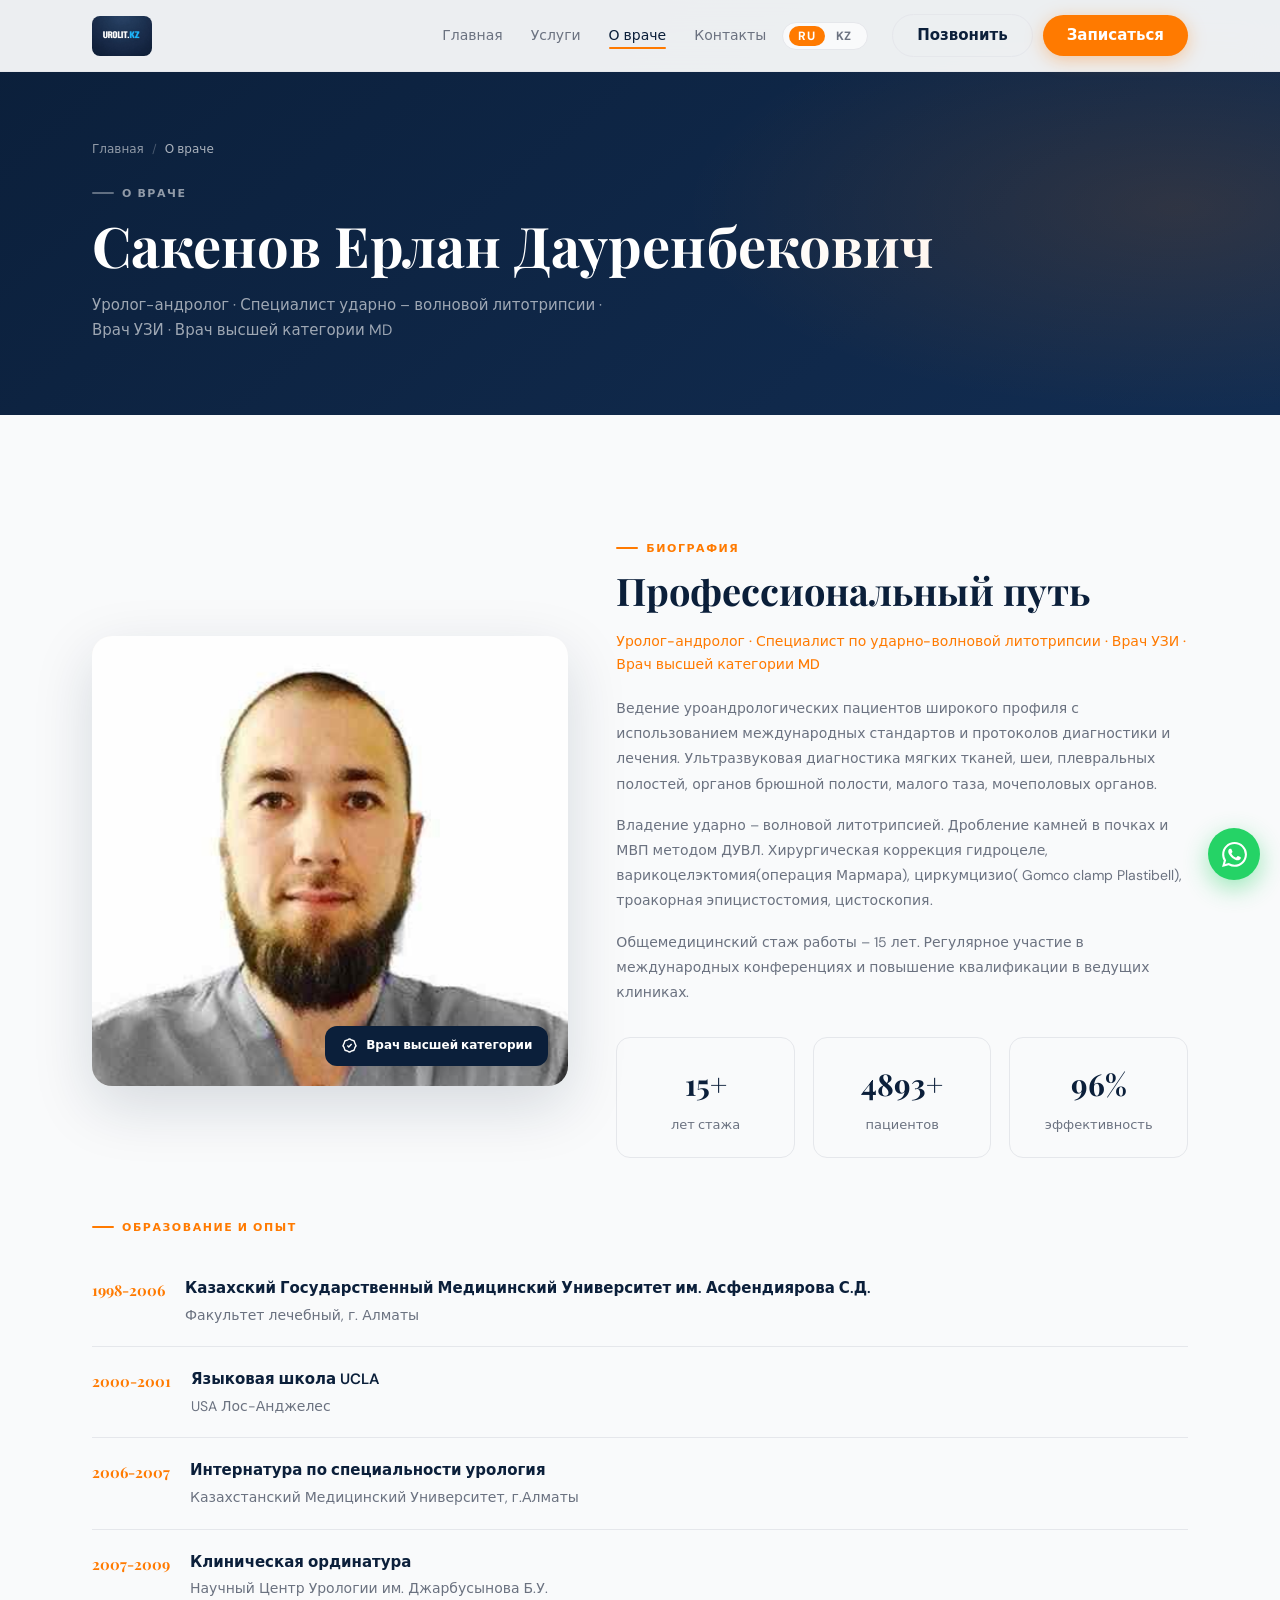
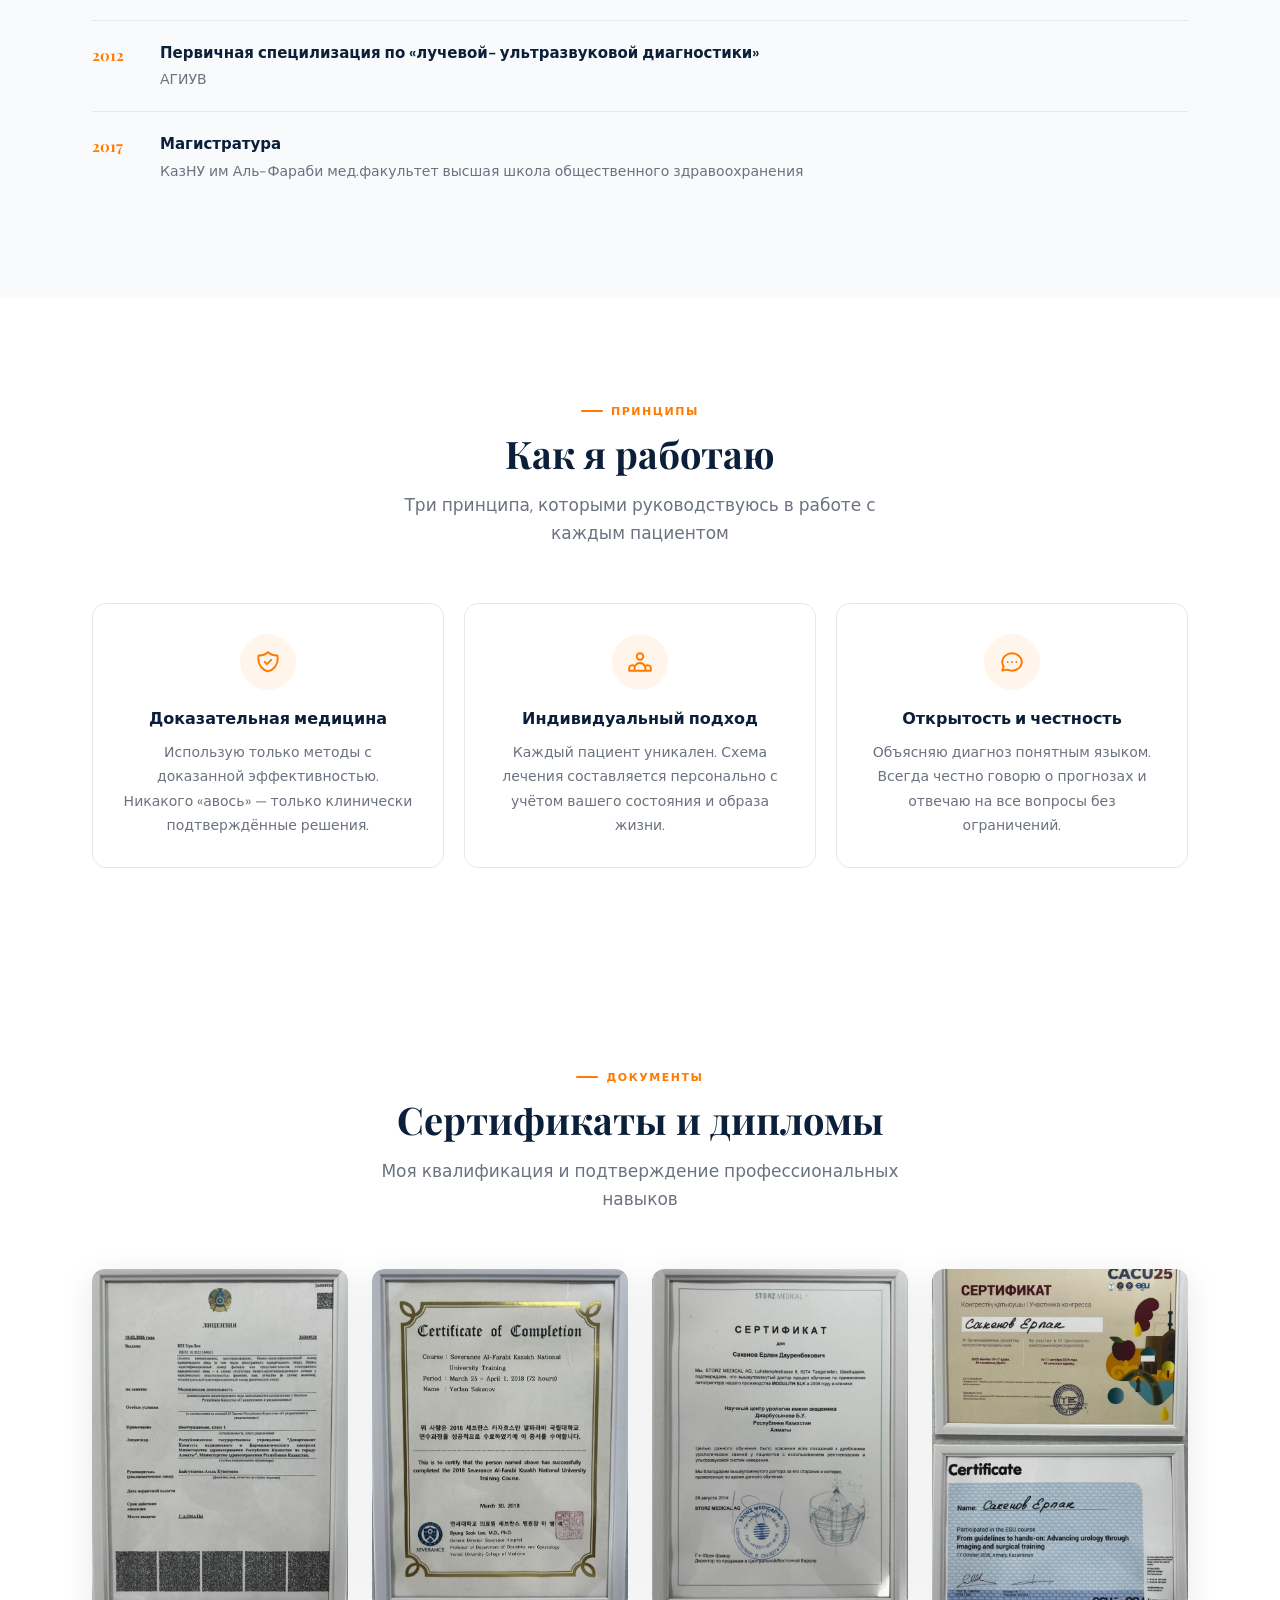
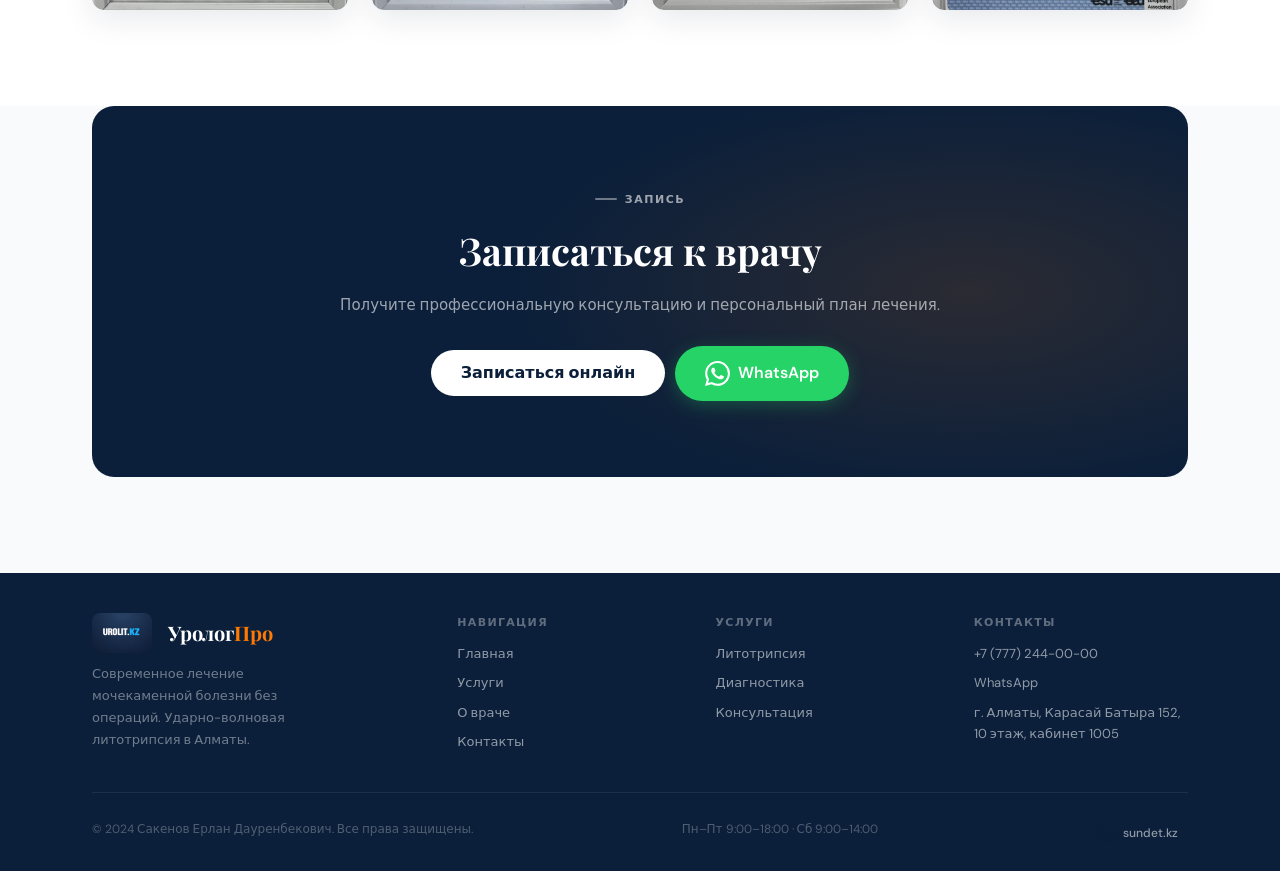
==== about.html @ 6f284ee0 "Update video to new full version - WhatsApp Video 2026-04-16" ====
<!DOCTYPE html>
<html lang="ru">
<head>
  <meta charset="UTF-8"/>
  <meta name="viewport" content="width=device-width,initial-scale=1.0"/>
  <title>О враче — Сакенов Ерлан Дауренбекович, уролог</title>
  <meta name="description" content="Сакенов Ерлан Дауренбекович — уролог-андролог высшей категории, специалист по ударно-волновой литотрипсии. Более 15 лет опыта, 5000+ пациентов."/>
  <link rel="stylesheet" href="style.css"/>
  <style>
  /* about-specific */
  .ab-row { display: grid; grid-template-columns: 1fr 1.5fr; gap: 72px; align-items: start; }

  .photo-col { position: relative; padding-top: 32px; }
  .photo-bg  { position: absolute; top: 0; left: 20px; width: 88%; height: 94%; background: linear-gradient(135deg,rgba(255,122,0,.1),rgba(11,31,58,.08)); border-radius: 20px; }
  .photo-img { position: relative; height: 500px; background: linear-gradient(145deg,#e6ecf5,#cdd5e4); border-radius: 18px; display: flex; align-items: center; justify-content: center; color: var(--muted); font-size: 14px; text-align: center; }
  .photo-tag { position: absolute; bottom: -18px; right: -18px; background: var(--navy); color: #fff; font-size: 13px; font-weight: 600; padding: 13px 18px; border-radius: 12px; display: flex; align-items: center; gap: 8px; box-shadow: var(--s-md); }

  .ab-role   { font-size: 15px; color: var(--accent); font-weight: 500; margin-bottom: 20px; }
  .ab-body p { color: var(--muted); line-height: 1.82; margin-bottom: 16px; }

  .ab-stats  { display: grid; grid-template-columns: repeat(3,1fr); gap: 18px; margin: 32px 0; }
  .ab-stat   { background: var(--bg); border: 1px solid var(--line); border-radius: var(--r); padding: 22px; text-align: center; }
  .ab-stat-n { font-family: var(--fd); font-size: 30px; font-weight: 700; color: var(--navy); }
  .ab-stat-l { font-size: 13px; color: var(--muted); margin-top: 4px; }

  /* timeline */
  .tl { list-style: none; margin-top: 8px; }
  .tl-item { display: flex; gap: 20px; padding: 20px 0; border-bottom: 1px solid var(--line); }
  .tl-item:last-child { border-bottom: none; }
  .tl-year  { font-family: var(--fd); font-size: 15px; font-weight: 700; color: var(--accent); min-width: 48px; padding-top: 2px; }
  .tl-ttl   { font-size: 15px; font-weight: 600; color: var(--navy); margin-bottom: 3px; }
  .tl-sub   { font-size: 14px; color: var(--muted); line-height: 1.6; }

  /* values */
  .val-g { display: grid; grid-template-columns: repeat(3,1fr); gap: 20px; }
  .val-c { background: var(--white); border: 1px solid var(--line); border-radius: var(--r); padding: 30px; text-align: center; transition: all .3s; }
  .val-c:hover { transform: translateY(-4px); box-shadow: var(--s-md); }
  .val-ic { width: 56px; height: 56px; background: rgba(255,122,0,.08); border-radius: 50%; display: flex; align-items: center; justify-content: center; margin: 0 auto 16px; }
  .val-c h3 { font-size: 16px; font-weight: 700; color: var(--navy); margin-bottom: 8px; }
  .val-c p  { font-size: 14px; color: var(--muted); line-height: 1.72; }

  /* ─── CERTIFICATES ─── */
  .cert-g {
    display: grid;
    grid-template-columns: repeat(4, 1fr);
    gap: 24px;
    margin-top: 48px;
  }
  .cert-c {
    aspect-ratio: 3/4;
    border-radius: 12px;
    overflow: hidden;
    box-shadow: 0 8px 32px rgba(11,31,58,.10);
    transition: transform .3s, box-shadow .3s;
    cursor: pointer;
  }
  .cert-c:hover {
    transform: translateY(-8px);
    box-shadow: 0 20px 60px rgba(11,31,58,.14);
  }

  @media (max-width:900px) {
    .ab-row { grid-template-columns: 1fr; }
    .photo-col { display: none; }
    .val-g { grid-template-columns: 1fr 1fr; }
  }
  @media (max-width:540px) {
    .ab-stats { grid-template-columns: 1fr 1fr; }
    .val-g { grid-template-columns: 1fr; }
    .cert-g { grid-template-columns: 1fr 1fr; }
  }
  </style>
</head>
<body>
<header class="hdr" id="hdr">
  <div class="wrap hdr-in">
    <a href="index.html" class="logo"><img src="images/WhatsApp Image 2026-03-22 at 16.48.15 (1).jpeg" alt="Логотип клиники" style="height: 40px; margin-right: 8px; border-radius: 8px;"><span class="logo-t"></span></a>
    <nav class="nav" id="nav">
      <a href="index.html" data-lang="nav.home">Главная</a>
      <a href="services.html" data-lang="nav.services">Услуги</a>
      <a href="about.html" class="act" data-lang="nav.about">О враче</a>
      <a href="contacts.html" data-lang="nav.contacts">Контакты</a>
    </nav>
    <div class="hdr-btns">
      <a href="tel:+77001234567" class="btn btn-gh" data-lang="nav.call">Позвонить</a>
      <a href="contacts.html" class="btn btn-or" data-lang="nav.book">Записаться</a>
    </div>
    <button class="brg" id="brg" aria-label="Меню"><span></span><span></span><span></span></button>
  </div>
</header>

<section class="ph">
  <div class="wrap">
    <div class="crumb"><a href="index.html" data-lang="ph.crumb.home">Главная</a><span>/</span><span style="color:rgba(255,255,255,.65)" data-lang="ph.crumb.about">О враче</span></div>
    <div class="lbl" data-lang="ph.about.lbl">О враче</div>
    <h1 class="h1" data-lang="ph.about.h1">Сакенов Ерлан Дауренбекович</h1>
    <p class="sub" data-lang="ph.about.sub">Уролог-андролог · Специалист ударно – волновой литотрипсии · Врач УЗИ · Врач высшей категории MD</p>
  </div>
</section>

<section class="sec">
  <div class="wrap">
    
    <div class="ab-hero fu" style="--dl:.1s">
      <div class="ab-hero-img">
        <img src="images/WhatsApp Image 2026-03-23 at 17.00.14.jpeg" alt="Сакенов Ерлан Дауренбекович">
        <div class="ab-hero-tag"><svg width="17" height="17" viewBox="0 0 24 24" fill="none"><path d="M9 12l2 2 4-4M7.835 4.697a3.42 3.42 0 001.946-.806 3.42 3.42 0 014.438 0 3.42 3.42 0 001.946.806 3.42 3.42 0 013.138 3.138 3.42 3.42 0 00.806 1.946 3.42 3.42 0 010 4.438 3.42 3.42 0 00-.806 1.946 3.42 3.42 0 01-3.138 3.138 3.42 3.42 0 00-1.946.806 3.42 3.42 0 01-4.438 0 3.42 3.42 0 00-1.946-.806 3.42 3.42 0 01-3.138-3.138 3.42 3.42 0 00-.806-1.946 3.42 3.42 0 010-4.438 3.42 3.42 0 00.806-1.946 3.42 3.42 0 013.138-3.138z" stroke="white" stroke-width="2"/></svg data-lang="ab.tag">Врач высшей категории</div>
      </div>
      <div class="ab-hero-content">
        <div class="lbl" data-lang="lbl.biography">Биография</div>
        <h2 class="h2" data-lang="ab.h2">Профессиональный путь</h2>
        <div class="ab-role" data-lang="ab.role">Уролог-андролог · Специалист по ударно-волновой литотрипсии · Врач УЗИ · Врач высшей категории MD</div>
        <p data-lang="ab.p1">Ведение уроандрологических пациентов широкого профиля с использованием международных стандартов и протоколов диагностики и лечения. Ультразвуковая диагностика мягких тканей, шеи, плевральных полостей, органов брюшной полости, малого таза, мочеполовых органов.</p>
        <p data-lang="ab.p2">Владение ударно – волновой литотрипсией. Дробление камней в почках и МВП методом ДУВЛ. Хирургическая коррекция гидроцеле, варикоцелэктомия(операция Мармара), циркумцизио( Gomco clamp Plastibell), троакорная эпицистостомия, цистоскопия.</p>
        <p data-lang="ab.p3">Общемедицинский стаж работы – 15 лет. Регулярное участие в международных конференциях и повышение квалификации в ведущих клиниках.</p>
        
        <div class="ab-stats">
          <div class="ab-stat"><div class="ab-stat-n" data-c="15">15+</div><div class="ab-stat-l" data-lang="ab.stat1.label">лет стажа</div></div>
          <div class="ab-stat"><div class="ab-stat-n" data-c="5000">5000+</div><div class="ab-stat-l" data-lang="ab.stat2.label">пациентов</div></div>
          <div class="ab-stat"><div class="ab-stat-n" data-c="98">98%</div><div class="ab-stat-l" data-lang="ab.stat3.label">эффективность</div></div>
        </div>
      </div>
    </div>

      <div class="lbl" data-lang="ab.edu.lbl">Образование и опыт</div>
      <ul class="tl">
        <li class="tl-item"><span class="tl-year">1998-2006</span><div><p class="tl-ttl" data-lang="ab.tl.1.title">Казахский Государственный Медицинский Университет им. Асфендиярова С.Д.</p><p class="tl-sub" data-lang="ab.tl.1.sub">Факультет лечебный, г. Алматы</p></div></li>
        <li class="tl-item"><span class="tl-year">2000-2001</span><div><p class="tl-ttl" data-lang="ab.tl.2.title">Языковая школа UCLA</p><p class="tl-sub" data-lang="ab.tl.2.sub">USA Лос-Анджелес</p></div></li>
        <li class="tl-item"><span class="tl-year">2006-2007</span><div><p class="tl-ttl" data-lang="ab.tl.3.title">Интернатура по специальности урология</p><p class="tl-sub" data-lang="ab.tl.3.sub">Казахстанский Медицинский Университет, г.Алматы</p></div></li>
        <li class="tl-item"><span class="tl-year">2007-2009</span><div><p class="tl-ttl" data-lang="ab.tl.4.title">Клиническая ординатура</p><p class="tl-sub" data-lang="ab.tl.4.sub">Научный Центр Урологии им. Джарбусынова Б.У.</p></div></li>
        <li class="tl-item"><span class="tl-year">2012</span><div><p class="tl-ttl" data-lang="ab.tl.5.title">Первичная специлизация по «лучевой- ультразвуковой диагностики»</p><p class="tl-sub" data-lang="ab.tl.5.sub">АГИУВ</p></div></li>
        <li class="tl-item"><span class="tl-year">2017</span><div><p class="tl-ttl" data-lang="ab.tl.6.title">Магистратура</p><p class="tl-sub" data-lang="ab.tl.6.sub">КазНУ им Аль-Фараби мед.факультет высшая школа общественного здравоохранения</p></div></li>
      </ul>
    </div>

  </div>
</section>

<!-- VALUES -->
<section class="sec sec-w">
  <div class="wrap">
    <div class="tc sh fu"><div class="lbl" data-lang="lbl.values">Принципы</div><h2 class="h2" data-lang="val.h2">Как я работаю</h2><p class="sub" data-lang="val.sub">Три принципа, которыми руководствуюсь в работе с каждым пациентом</p></div>
    <div class="val-g">
      <div class="val-c fu">
        <div class="val-ic"><svg width="26" height="26" viewBox="0 0 24 24" fill="none"><path d="M9 12l2 2 4-4m5.618-4.016A11.955 11.955 0 0112 2.944a11.955 11.955 0 01-8.618 3.04A12.02 12.02 0 003 9c0 5.591 3.824 10.29 9 11.622 5.176-1.332 9-6.03 9-11.622 0-1.042-.133-2.052-.382-3.016z" stroke="#FF7A00" stroke-width="1.8" stroke-linecap="round" stroke-linejoin="round"/></svg></div>
        <h3 data-lang="val.1.title">Доказательная медицина</h3>
        <p data-lang="val.1.text">Использую только методы с доказанной эффективностью. Никакого «авось» — только клинически подтверждённые решения.</p>
      </div>
      <div class="val-c fu" style="--dl:.1s">
        <div class="val-ic"><svg width="26" height="26" viewBox="0 0 24 24" fill="none"><path d="M17 20h5v-2a3 3 0 00-5.356-1.857M17 20H7m10 0v-2c0-.656-.126-1.283-.356-1.857M7 20H2v-2a3 3 0 015.356-1.857M7 20v-2c0-.656.126-1.283.356-1.857m0 0a5.002 5.002 0 019.288 0M15 7a3 3 0 11-6 0 3 3 0 016 0z" stroke="#FF7A00" stroke-width="1.8" stroke-linecap="round" stroke-linejoin="round"/></svg></div>
        <h3 data-lang="val.2.title">Индивидуальный подход</h3>
        <p data-lang="val.2.text">Каждый пациент уникален. Схема лечения составляется персонально с учётом вашего состояния и образа жизни.</p>
      </div>
      <div class="val-c fu" style="--dl:.2s">
        <div class="val-ic"><svg width="26" height="26" viewBox="0 0 24 24" fill="none"><path d="M8 12h.01M12 12h.01M16 12h.01M21 12c0 4.418-4.03 8-9 8a9.863 9.863 0 01-4.255-.949L3 20l1.395-3.72C3.512 15.042 3 13.574 3 12c0-4.418 4.03-8 9-8s9 3.582 9 8z" stroke="#FF7A00" stroke-width="1.8" stroke-linecap="round" stroke-linejoin="round"/></svg></div>
        <h3 data-lang="val.3.title">Открытость и честность</h3>
        <p data-lang="val.3.text">Объясняю диагноз понятным языком. Всегда честно говорю о прогнозах и отвечаю на все вопросы без ограничений.</p>
      </div>
    </div>
  </div>
</section>

<!-- CERTIFICATES -->
<section class="sec sec-w">
  <div class="wrap">
    <div class="tc sh fu"><div class="lbl" data-lang="lbl.docs">Документы</div><h2 class="h2" data-lang="cert.h2">Сертификаты и дипломы</h2><p class="sub" data-lang="cert.sub">Моя квалификация и подтверждение профессиональных навыков</p></div>
    <div class="cert-g">
      <div class="cert-c fu">
        <img src="images/WhatsApp Image 2026-03-23 at 16.21.15.jpeg" alt="Сертификат 1" style="width: 100%; height: 100%; object-fit: cover; border-radius: 12px;">
      </div>
      <div class="cert-c fu" style="--dl:.1s">
        <img src="images/WhatsApp Image 2026-03-23 at 16.22.23.jpeg" alt="Сертификат 2" style="width: 100%; height: 100%; object-fit: cover; border-radius: 12px;">
      </div>
      <div class="cert-c fu" style="--dl:.2s">
        <img src="images/WhatsApp Image 2026-03-23 at 16.22.47.jpeg" alt="Сертификат 3" style="width: 100%; height: 100%; object-fit: cover; border-radius: 12px;">
      </div>
      <div class="cert-c fu" style="--dl:.3s">
        <img src="images/WhatsApp Image 2026-03-23 at 16.23.08.jpeg" alt="Сертификат 4" style="width: 100%; height: 100%; object-fit: cover; border-radius: 12px;">
      </div>
    </div>
  </div>
</section>

<!-- CTA -->
<section style="padding:0 0 96px">
  <div class="wrap">
    <div class="cta-box fu">
      <div class="cta-box-in">
        <div class="lbl lbl-lt" data-lang="cta.1.lbl">Запись</div>
        <h2 class="cta-ttl" data-lang="cta.2.h2">Записаться к врачу</h2>
        <p class="cta-sub" data-lang="cta.2.sub">Получите профессиональную консультацию и персональный план лечения.</p>
        <div class="cta-row">
          <a href="contacts.html" class="btn btn-wh btn-lg" data-lang="cta.2.online">Записаться онлайн</a>
          <a href="https://wa.me/77001234567" target="_blank" class="btn btn-wa btn-lg"><svg class="wa-svg" viewBox="0 0 24 24"><path d="M17.472 14.382c-.297-.149-1.758-.867-2.03-.967-.273-.099-.471-.148-.67.15-.197.297-.767.966-.94 1.164-.173.199-.347.223-.644.075-.297-.15-1.255-.463-2.39-1.475-.883-.788-1.48-1.761-1.653-2.059-.173-.297-.018-.458.13-.606.134-.133.298-.347.446-.52.149-.174.198-.298.298-.497.099-.198.05-.371-.025-.52-.075-.149-.669-1.612-.916-2.207-.242-.579-.487-.5-.669-.51-.173-.008-.371-.01-.57-.01-.198 0-.52.074-.792.372-.272.297-1.04 1.016-1.04 2.479 0 1.462 1.065 2.875 1.213 3.074.149.198 2.096 3.2 5.077 4.487.709.306 1.262.489 1.694.625.712.227 1.36.195 1.871.118.571-.085 1.758-.719 2.006-1.413.248-.694.248-1.289.173-1.413-.074-.124-.272-.198-.57-.347m-5.421 7.403h-.004a9.87 9.87 0 01-5.031-1.378l-.361-.214-3.741.982.998-3.648-.235-.374a9.86 9.86 0 01-1.51-5.26c.001-5.45 4.436-9.884 9.888-9.884 2.64 0 5.122 1.03 6.988 2.898a9.825 9.825 0 012.893 6.994c-.003 5.45-4.437 9.884-9.885 9.884m8.413-18.297A11.815 11.815 0 0012.05 0C5.495 0 .16 5.335.157 11.892c0 2.096.547 4.142 1.588 5.945L.057 24l6.305-1.654a11.882 11.882 0 005.683 1.448h.005c6.554 0 11.89-5.335 11.893-11.893a11.821 11.821 0 00-3.48-8.413z"/></svg>WhatsApp</a>
        </div>
      </div>
    </div>
  </div>
</section>

<footer class="ftr">
  <div class="wrap">
    <div class="ftr-g">
      <div><a href="index.html" class="logo"><img src="images/WhatsApp Image 2026-03-22 at 16.48.15 (1).jpeg" alt="Логотип клиники" style="height: 40px; margin-right: 8px; border-radius: 8px;"><span class="logo-t">Уролог<em>Про</em></span></a><p class="ftr-desc" data-lang="ftr.desc">Современное лечение мочекаменной болезни без операций. Ударно-волновая литотрипсия в Алматы.</p></div>
      <div class="ftr-col"><h5 data-lang="ftr.nav.title">Навигация</h5><a href="index.html" data-lang="nav.home">Главная</a><a href="services.html" data-lang="nav.services">Услуги</a><a href="about.html" data-lang="nav.about">О враче</a><a href="contacts.html" data-lang="nav.contacts">Контакты</a></div>
      <div class="ftr-col"><h5 data-lang="ftr.svc.title">Услуги</h5><a href="services.html" data-lang="ftr.svc.1">Литотрипсия</a><a href="services.html" data-lang="ftr.svc.2">Диагностика</a><a href="services.html" data-lang="ftr.svc.3">Консультация</a></div>
      <div class="ftr-col"><h5 data-lang="ftr.con.title">Контакты</h5><a href="tel:+77772440000">+7 (777) 244-00-00</a><a href="https://wa.me/77772440000" target="_blank">WhatsApp</a><a href="contacts.html" data-lang="con.addr.val">г. Алматы, Карасай Батыра 152, 10 этаж, кабинет 1005</a></div>
    </div>
    <div class="ftr-bot">
      <p class="ftr-copy" data-lang="ftr.copy1">© 2024 Сакенов Ерлан Дауренбекович. Все права защищены.</p>
      <p class="ftr-copy" data-lang="ftr.copy2">Пн–Пт 9:00–18:00 · Сб 9:00–14:00</p>
      <a href="https://share.google/wxDigkNDbM6Hf5PQi" target="_blank" class="sundet-link" title="Поделиться в sundet.kz">
        <svg width="20" height="20" viewBox="0 0 24 24" fill="none">
          <circle cx="12" cy="12" r="10" stroke="#0B1F3A" stroke-width="2"/>
          <path d="M12 8v8m-4-4h8" stroke="#0B1F3A" stroke-width="2" stroke-linecap="round"/>
        </svg>
        <span>sundet.kz</span>
      </a>
    </div>
  </div>
</footer>
<a href="https://wa.me/77772440000" target="_blank" class="wa-btn" aria-label="WhatsApp"><svg class="wa-svg" viewBox="0 0 24 24"><path d="M17.472 14.382c-.297-.149-1.758-.867-2.03-.967-.273-.099-.471-.148-.67.15-.197.297-.767.966-.94 1.164-.173.199-.347.223-.644.075-.297-.15-1.255-.463-2.39-1.475-.883-.788-1.48-1.761-1.653-2.059-.173-.297-.018-.458.13-.606.134-.133.298-.347.446-.52.149-.174.198-.298.298-.497.099-.198.05-.371-.025-.52-.075-.149-.669-1.612-.916-2.207-.242-.579-.487-.5-.669-.51-.173-.008-.371-.01-.57-.01-.198 0-.52.074-.792.372-.272.297-1.04 1.016-1.04 2.479 0 1.462 1.065 2.875 1.213 3.074.149.198 2.096 3.2 5.077 4.487.709.306 1.262.489 1.694.625.712.227 1.36.195 1.871.118.571-.085 1.758-.719 2.006-1.413.248-.694.248-1.289.173-1.413-.074-.124-.272-.198-.57-.347m-5.421 7.403h-.004a9.87 9.87 0 01-5.031-1.378l-.361-.214-3.741.982.998-3.648-.235-.374a9.86 9.86 0 01-1.51-5.26c.001-5.45 4.436-9.884 9.888-9.884 2.64 0 5.122 1.03 6.988 2.898a9.825 9.825 0 012.893 6.994c-.003 5.45-4.437 9.884-9.885 9.884m8.413-18.297A11.815 11.815 0 0012.05 0C5.495 0 .16 5.335.157 11.892c0 2.096.547 4.142 1.588 5.945L.057 24l6.305-1.654a11.882 11.882 0 005.683 1.448h.005c6.554 0 11.89-5.335 11.893-11.893a11.821 11.821 0 00-3.48-8.413z"/></svg></a>
<script src="main.js"></script>
<script src="lang.js"></script>
</body>
</html>
---- style.css ----
@import url('https://fonts.googleapis.com/css2?family=Playfair+Display:ital,wght@0,600;0,700;1,600;1,700&family=DM+Sans:opsz,wght@9..40,300;9..40,400;9..40,500;9..40,600&display=swap');

*,
*::before,
*::after {
  box-sizing: border-box;
  margin: 0;
  padding: 0;
}

/* ── CSS Variables ── */
:root {
  --navy: #0B1F3A;
  --bg: #F9FAFB;
  --accent: #FF7A00;
  --text: #1F2937;
  --muted: #6B7280;
  --white: #ffffff;
  --line: #E5E7EB;
  --s-sm: 0 2px 8px rgba(11, 31, 58, .06);
  --s-md: 0 8px 32px rgba(11, 31, 58, .10);
  --s-lg: 0 20px 60px rgba(11, 31, 58, .14);
  --r: 14px;
  --fd: 'Playfair Display', Georgia, serif;
  --fb: 'DM Sans', system-ui, sans-serif;
  --mw: 1160px;
}

html {
  scroll-behavior: smooth;
}

body {
  font-family: var(--fb);
  background: var(--bg);
  color: var(--text);
  font-size: 16px;
  line-height: 1.65;
  overflow-x: hidden;
  -webkit-font-smoothing: antialiased;
}

a {
  color: inherit;
  text-decoration: none;
}

img {
  display: block;
  max-width: 100%;
  height: auto;
}

video {
  max-width: 100%;
}

/* ── Layout ── */
.wrap {
  max-width: var(--mw);
  margin: 0 auto;
  padding: 0 16px;
}

.sec {
  padding: 56px 0;
}

.sec-w {
  background: var(--white);
}

/* ── Animations ── */
.fu {
  opacity: 0;
  transform: translateY(26px);
  transition: opacity .6s ease var(--dl, 0s), transform .6s ease var(--dl, 0s);
}

.fu.on {
  opacity: 1;
  transform: none;
}

/* ── Label / headings ── */
.lbl {
  display: inline-flex;
  align-items: center;
  gap: 8px;
  font-size: 11px;
  font-weight: 700;
  letter-spacing: .14em;
  text-transform: uppercase;
  color: var(--accent);
  margin-bottom: 12px;
}

.lbl::before {
  content: '';
  width: 22px;
  height: 2px;
  background: var(--accent);
  border-radius: 2px;
}

.lbl-lt {
  color: rgba(255, 255, 255, .6);
}

.lbl-lt::before {
  background: rgba(255, 255, 255, .4);
}

.h1 {
  font-family: var(--fd);
  font-size: clamp(28px, 6vw, 56px);
  font-weight: 700;
  color: var(--navy);
  line-height: 1.1;
  margin-bottom: 18px;
}

.h2 {
  font-family: var(--fd);
  font-size: clamp(22px, 4vw, 38px);
  font-weight: 700;
  color: var(--navy);
  line-height: 1.18;
  margin-bottom: 14px;
}

.sub {
  font-size: 15px;
  color: var(--muted);
  max-width: 520px;
}

.tc {
  text-align: center;
}

.tc .sub {
  margin: 0 auto;
}

.sh {
  margin-bottom: 40px;
}

/* ── Buttons ── */
.btn {
  display: inline-flex;
  align-items: center;
  gap: 8px;
  padding: 13px 22px;
  border-radius: 50px;
  font-family: var(--fb);
  font-size: 15px;
  font-weight: 600;
  text-decoration: none;
  border: none;
  cursor: pointer;
  transition: all .25s ease;
  white-space: nowrap;
  line-height: 1;
}

.btn-lg {
  padding: 15px 28px;
  font-size: 16px;
}

.btn-or {
  background: var(--accent);
  color: #fff;
  box-shadow: 0 4px 18px rgba(255, 122, 0, .35);
}

.btn-or:hover {
  background: #e86e00;
  transform: translateY(-2px);
  box-shadow: 0 8px 26px rgba(255, 122, 0, .45);
}

.btn-gh {
  background: transparent;
  color: var(--navy);
  border: 1.5px solid var(--line);
}

.btn-gh:hover {
  border-color: var(--navy);
  background: var(--navy);
  color: #fff;
}

.btn-wa {
  background: #25D366;
  color: #fff;
  box-shadow: 0 4px 18px rgba(37, 211, 102, .28);
}

.btn-wa:hover {
  background: #1dba58;
  transform: translateY(-2px);
  box-shadow: 0 8px 26px rgba(37, 211, 102, .4);
}

.btn-wh {
  background: #fff;
  color: var(--navy);
  font-weight: 700;
}

.btn-wh:hover {
  transform: translateY(-2px);
  box-shadow: 0 8px 24px rgba(255, 255, 255, .2);
}

/* ── Header ── */
.hdr {
  position: fixed;
  top: 0;
  left: 0;
  right: 0;
  z-index: 100;
  padding: 12px 0;
  background: rgba(249, 250, 251, .95);
  backdrop-filter: blur(18px);
  -webkit-backdrop-filter: blur(18px);
  border-bottom: 1px solid var(--line);
  transition: box-shadow .3s;
}

.hdr.sc {
  box-shadow: var(--s-md);
}

.hdr-in {
  display: flex;
  align-items: center;
  gap: 16px;
}

.logo {
  display: flex;
  align-items: center;
  gap: 8px;
  flex-shrink: 0;
}

.logo-i {
  font-size: 18px;
  color: var(--accent);
}

.logo-t {
  font-family: var(--fd);
  font-size: 20px;
  font-weight: 700;
  color: var(--navy);
}

.logo-t em {
  font-style: normal;
  color: var(--accent);
}

/* Nav hidden by default (mobile), shown via JS or media query */
.nav {
  display: none;
  align-items: center;
  gap: 24px;
  margin-left: auto;
}

.nav a {
  font-size: 14px;
  font-weight: 500;
  color: var(--muted);
  transition: color .2s;
  position: relative;
  padding-bottom: 2px;
}

.nav a:hover {
  color: var(--navy);
}

.nav a.act {
  color: var(--navy);
}

.nav a.act::after {
  content: '';
  position: absolute;
  bottom: -2px;
  left: 0;
  right: 0;
  height: 2px;
  background: var(--accent);
  border-radius: 2px;
}

.hdr-btns {
  display: none;
  align-items: center;
  gap: 10px;
  flex-shrink: 0;
}

/* ── Burger ── */
.brg {
  display: flex;
  flex-direction: column;
  gap: 5px;
  background: none;
  border: none;
  cursor: pointer;
  padding: 6px;
  margin-left: auto;
  border-radius: 8px;
  transition: background .2s;
}

.brg:hover {
  background: rgba(11, 31, 58, .06);
}

.brg span {
  width: 24px;
  height: 2px;
  background: var(--navy);
  border-radius: 2px;
  transition: all .3s;
  display: block;
}

/* Mobile nav dropdown */
.nav.op {
  display: flex !important;
  flex-direction: column;
  align-items: stretch;
  position: fixed;
  top: 62px;
  left: 0;
  right: 0;
  background: var(--white);
  box-shadow: 0 16px 40px rgba(11, 31, 58, .15);
  padding: 8px 16px 24px;
  z-index: 99;
  border-top: 1px solid var(--line);
  max-height: calc(100vh - 62px);
  overflow-y: auto;
}

.nav.op a {
  font-size: 16px;
  font-weight: 500;
  padding: 14px 0;
  border-bottom: 1px solid var(--line);
  color: var(--text);
  display: block;
}

.nav.op a:last-child {
  border-bottom: none;
}

.nav.op a.act {
  color: var(--accent);
  font-weight: 600;
}

/* Mobile CTA buttons inside open nav */
.nav.op::after {
  content: '';
  display: block;
  height: 16px;
}

/* ── Page hero (inner pages) ── */
.ph {
  padding: 106px 0 52px;
  background: linear-gradient(140deg, #0B1F3A 0%, #122d52 100%);
  position: relative;
  overflow: hidden;
}

.ph::after {
  content: '';
  position: absolute;
  inset: 0;
  background: radial-gradient(ellipse 55% 70% at 92% 50%, rgba(255, 122, 0, .13) 0%, transparent 70%);
  pointer-events: none;
}

.ph .lbl {
  color: rgba(255, 255, 255, .55);
}

.ph .lbl::before {
  background: rgba(255, 255, 255, .35);
}

.ph .h1 {
  color: #fff;
}

.ph .sub {
  color: rgba(255, 255, 255, .6);
  margin-top: 10px;
  font-size: 15px;
}

.crumb {
  display: flex;
  align-items: center;
  gap: 8px;
  font-size: 12px;
  color: rgba(255, 255, 255, .4);
  margin-bottom: 16px;
  flex-wrap: wrap;
}

.crumb a {
  color: rgba(255, 255, 255, .55);
  transition: color .2s;
}

.crumb a:hover {
  color: rgba(255, 255, 255, .9);
}

.crumb span {
  color: rgba(255, 255, 255, .25);
}

/* ── CTA block ── */
.cta-box {
  background: var(--navy);
  border-radius: 18px;
  padding: 44px 20px;
  text-align: center;
  position: relative;
  overflow: hidden;
}

.cta-box::before {
  content: '';
  position: absolute;
  inset: 0;
  background: radial-gradient(ellipse 60% 80% at 80% 50%, rgba(255, 122, 0, .13) 0%, transparent 70%);
  pointer-events: none;
}

.cta-box-in {
  position: relative;
  z-index: 1;
}

.cta-ttl {
  font-family: var(--fd);
  font-size: clamp(20px, 4vw, 38px);
  font-weight: 700;
  color: #fff;
  margin-bottom: 10px;
}

.cta-sub {
  font-size: 15px;
  color: rgba(255, 255, 255, .6);
  margin-bottom: 28px;
}

.cta-row {
  display: flex;
  align-items: center;
  justify-content: center;
  gap: 10px;
  flex-wrap: wrap;
}

/* ── Reviews cards ── */
.rev-c {
  background: #fff;
  border-radius: 16px;
  padding: 20px;
  box-shadow: 0 4px 20px rgba(11, 31, 58, .08);
  transition: all 0.3s ease;
  border: 1px solid var(--line);
}

.rev-c:hover {
  transform: translateY(-4px);
  box-shadow: 0 8px 30px rgba(11, 31, 58, .12);
}

.rev-c img {
  width: 100%;
  height: 180px;
  object-fit: cover;
  border-radius: 12px;
  margin-bottom: 14px;
}

.rev-stars {
  font-size: 15px;
  color: #FFA500;
  margin-bottom: 10px;
}

.rev-txt {
  font-size: 14px;
  line-height: 1.65;
  color: var(--text);
  margin-bottom: 14px;
  font-style: italic;
}

.rev-au {
  display: flex;
  align-items: center;
  gap: 10px;
}

.rev-av {
  width: 38px;
  height: 38px;
  border-radius: 50%;
  background: linear-gradient(135deg, var(--navy), #1a3a6e);
  color: #fff;
  display: flex;
  align-items: center;
  justify-content: center;
  font-weight: 700;
  font-size: 14px;
  flex-shrink: 0;
}

.rev-nm {
  font-size: 13px;
  font-weight: 700;
  color: var(--navy);
}

.rev-dt {
  font-size: 12px;
  color: var(--muted);
  margin-top: 2px;
}

/* ── Modal for image preview ── */
.modal {
  display: none;
  position: fixed;
  z-index: 1000;
  left: 0;
  top: 0;
  width: 100%;
  height: 100%;
  background-color: rgba(0, 0, 0, .9);
  animation: fadeIn 0.3s ease;
  align-items: center;
  justify-content: center;
}

.modal-content {
  display: block;
  width: 92%;
  max-width: 900px;
  max-height: 88vh;
  object-fit: contain;
  border-radius: 8px;
  animation: zoomIn 0.3s ease;
  margin: auto;
}

.modal-close {
  position: absolute;
  top: 16px;
  right: 20px;
  color: #fff;
  font-size: 36px;
  font-weight: bold;
  cursor: pointer;
  transition: 0.3s;
  line-height: 1;
  z-index: 1001;
}

.modal-close:hover {
  color: #bbb;
}

@keyframes fadeIn {
  from {
    opacity: 0;
  }

  to {
    opacity: 1;
  }
}

@keyframes zoomIn {
  from {
    transform: scale(0.85);
  }

  to {
    transform: scale(1);
  }
}

/* ── About page ── */
.ab-hero {
  display: grid;
  grid-template-columns: 1fr;
  gap: 40px;
  align-items: start;
  position: relative;
}

.ab-hero-img {
  position: relative;
  width: 100%;
  height: 400px;
  border-radius: 20px;
  overflow: hidden;
  box-shadow: 0 20px 60px rgba(11, 31, 58, .15);
  background: linear-gradient(135deg, rgba(255, 122, 0, .05) 0%, rgba(11, 31, 58, .08) 100%);
}

.ab-hero-img img {
  width: 100%;
  height: 100%;
  object-fit: cover;
  object-position: center top;
  transition: transform 0.3s ease;
}

.ab-hero-img:hover img {
  transform: scale(1.02);
}

.ab-hero-tag {
  position: absolute;
  bottom: 20px;
  right: 20px;
  background: var(--navy);
  color: #fff;
  padding: 10px 16px;
  border-radius: 12px;
  font-size: 12px;
  font-weight: 600;
  display: flex;
  align-items: center;
  gap: 8px;
  box-shadow: var(--s-lg);
}

.ab-hero-content {
  padding: 20px 0;
}

.ab-hero-content .lbl {
  margin-bottom: 12px;
}

.ab-hero-content .h2 {
  margin-bottom: 16px;
}

.ab-hero-content .ab-role {
  font-size: 14px;
  color: var(--accent);
  font-weight: 500;
  margin-bottom: 20px;
}

.ab-hero-content p {
  color: var(--muted);
  line-height: 1.8;
  margin-bottom: 16px;
  font-size: 14px;
}

.ab-stats {
  display: grid;
  grid-template-columns: 1fr 1fr;
  gap: 12px;
  margin: 24px 0;
}

.ab-stat {
  background: var(--bg);
  border: 1px solid var(--line);
  border-radius: var(--r);
  padding: 16px;
  text-align: center;
}

.ab-stat-n {
  font-family: var(--fd);
  font-size: 24px;
  font-weight: 700;
  color: var(--navy);
}

.ab-stat-l {
  font-size: 12px;
  color: var(--muted);
  margin-top: 3px;
}

/* Mobile responsive for about hero */
@media (min-width: 600px) {
  .ab-hero {
    grid-template-columns: 1fr 1.2fr;
    gap: 48px;
    align-items: center;
  }

  .ab-hero-img {
    height: 450px;
  }

  .ab-hero-content {
    padding: 20px 0;
  }

  .ab-stats {
    grid-template-columns: repeat(3, 1fr);
    gap: 14px;
  }
}

@media (max-width: 768px) {
  .ab-hero-img {
    height: 350px !important;
    width: 100% !important;
    max-width: 100% !important;
    display: block !important;
    visibility: visible !important;
  }

  .ab-hero-img img {
    width: 100% !important;
    height: 100% !important;
    object-fit: cover !important;
    object-position: center center !important;
    display: block !important;
    visibility: visible !important;
  }

  .ab-hero-tag {
    bottom: 16px;
    right: 16px;
    padding: 8px 12px;
    font-size: 11px;
  }

  .ab-stats {
    grid-template-columns: 1fr;
    gap: 12px;
  }
}

@media (max-width: 600px) {
  .ab-hero {
    grid-template-columns: 1fr;
    gap: 32px;
  }

  .ab-hero-img {
    height: 300px !important;
  }

  .ab-hero-content {
    padding: 10px 0;
  }

  .ab-hero-content .h2 {
    font-size: clamp(20px, 4vw, 32px);
  }
}

@media (max-width: 480px) {
  .ab-hero-img {
    height: 280px !important;
  }

  .ab-hero-tag {
    bottom: 12px;
    right: 12px;
    padding: 6px 10px;
    font-size: 10px;
  }
}

/* timeline */
.tl {
  list-style: none;
  margin-top: 8px;
}

.tl-item {
  display: flex;
  gap: 14px;
  padding: 14px 0;
  border-bottom: 1px solid var(--line);
}

.tl-item:last-child {
  border-bottom: none;
}

.tl-year {
  font-family: var(--fd);
  font-size: 12px;
  font-weight: 700;
  color: var(--accent);
  min-width: 40px;
  padding-top: 2px;
  flex-shrink: 0;
}

.tl-ttl {
  font-size: 14px;
  font-weight: 600;
  color: var(--navy);
  margin-bottom: 3px;
}

.tl-sub {
  font-size: 13px;
  color: var(--muted);
  line-height: 1.5;
}

/* values */
.val-g {
  display: grid;
  grid-template-columns: 1fr;
  gap: 14px;
}

.val-c {
  background: var(--white);
  border: 1px solid var(--line);
  border-radius: var(--r);
  padding: 24px;
  text-align: center;
  transition: all .3s;
}

.val-c:hover {
  transform: translateY(-4px);
  box-shadow: var(--s-md);
}

.val-ic {
  width: 50px;
  height: 50px;
  background: rgba(255, 122, 0, .08);
  border-radius: 50%;
  display: flex;
  align-items: center;
  justify-content: center;
  margin: 0 auto 12px;
}

.val-c h3 {
  font-size: 15px;
  font-weight: 700;
  color: var(--navy);
  margin-bottom: 6px;
}

.val-c p {
  font-size: 13px;
  color: var(--muted);
  line-height: 1.7;
}

/* certificates */
.cert-g {
  display: grid;
  grid-template-columns: 1fr 1fr;
  gap: 14px;
  margin-top: 36px;
}

.cert-c {
  aspect-ratio: 3/4;
  border-radius: 12px;
  overflow: hidden;
  box-shadow: 0 8px 32px rgba(11, 31, 58, .10);
  transition: transform .3s, box-shadow .3s;
  cursor: pointer;
}

.cert-c img {
  width: 100%;
  height: 100%;
  object-fit: cover;
}

.cert-c:hover {
  transform: translateY(-6px);
  box-shadow: 0 20px 60px rgba(11, 31, 58, .14);
}

/* ── Footer ── */
.ftr {
  background: var(--navy);
  padding: 40px 0 22px;
}

.ftr-g {
  display: grid;
  grid-template-columns: 1fr 1fr;
  gap: 24px;
  margin-bottom: 32px;
}

.ftr .logo-t {
  color: #fff;
}

.ftr-desc {
  font-size: 13px;
  color: rgba(255, 255, 255, .42);
  margin-top: 10px;
  line-height: 1.7;
}

.ftr-col h5 {
  font-size: 11px;
  font-weight: 700;
  letter-spacing: .12em;
  text-transform: uppercase;
  color: rgba(255, 255, 255, .35);
  margin-bottom: 12px;
}

.ftr-col a {
  display: block;
  font-size: 13px;
  color: rgba(255, 255, 255, .55);
  margin-bottom: 8px;
  transition: color .2s;
}

.ftr-col a:hover {
  color: #fff;
}

.ftr-bot {
  border-top: 1px solid rgba(255, 255, 255, .07);
  padding-top: 16px;
  display: flex;
  flex-direction: column;
  gap: 4px;
}

.ftr-copy {
  font-size: 12px;
  color: rgba(255, 255, 255, .28);
}

/* Sundet.kz link styles */
.sundet-link {
  display: inline-flex;
  align-items: center;
  gap: 6px;
  color: rgba(255, 255, 255, .55);
  text-decoration: none;
  font-size: 12px;
  font-weight: 500;
  padding: 6px 10px;
  border-radius: 6px;
  transition: all 0.3s ease;
  margin-top: 8px;
}

.sundet-link:hover {
  color: rgba(255, 255, 255, .9);
  background: rgba(255, 255, 255, .08);
  transform: translateY(-1px);
}

.sundet-link svg {
  flex-shrink: 0;
}

.sundet-link span {
  font-family: var(--fb);
}

/* Mobile responsive for sundet.kz link */
@media (max-width: 600px) {
  .sundet-link {
    font-size: 11px;
    padding: 5px 8px;
    gap: 5px;
  }

  .sundet-link svg {
    width: 18px;
    height: 18px;
  }
}

/* ── Services page ── */
.svc-block {
  margin-bottom: 36px;
}

.svc-row {
  display: grid;
  grid-template-columns: 1fr;
  gap: 24px;
  align-items: start;
}

.svc-info {
  padding: 4px 0;
}

.svc-num {
  font-size: 38px;
  font-weight: 700;
  color: var(--accent);
  margin-bottom: 8px;
  font-family: var(--fd);
}

.svc-visual {
  height: 220px;
  border-radius: 14px;
  overflow: hidden;
  box-shadow: 0 8px 32px rgba(11, 31, 58, .12);
}

.svc-visual img {
  width: 100%;
  height: 100%;
  object-fit: contain;
}

/* schedule note */
.sched-note {
  font-size: 13px;
  line-height: 1.6;
}

.sched-note p {
  margin: 0;
}

.sched-note strong {
  color: var(--navy);
}

/* ── Floating WA ── */
.wa-btn {
  position: fixed;
  bottom: 20px;
  right: 20px;
  z-index: 50;
  width: 52px;
  height: 52px;
  background: #25D366;
  border-radius: 50%;
  display: flex;
  align-items: center;
  justify-content: center;
  color: #fff;
  box-shadow: 0 8px 24px rgba(37, 211, 102, .45);
  transition: all .25s;
  animation: wap 3s infinite;
}

.wa-btn:hover {
  transform: scale(1.1);
}

@keyframes wap {

  0%,
  100% {
    box-shadow: 0 8px 24px rgba(37, 211, 102, .45);
  }

  50% {
    box-shadow: 0 8px 36px rgba(37, 211, 102, .6), 0 0 0 10px rgba(37, 211, 102, .08);
  }
}

.wa-svg {
  width: 25px;
  height: 25px;
  fill: currentColor;
}

/* ═══════════════════════════════════════
   INDEX PAGE — mobile-first
═══════════════════════════════════════ */
.hero-in {
  display: grid;
  grid-template-columns: 1fr;
  gap: 32px;
  align-items: center;
}

.hero-badge {
  display: inline-flex;
  align-items: center;
  gap: 8px;
  background: rgba(255, 122, 0, .08);
  border: 1px solid rgba(255, 122, 0, .2);
  border-radius: 50px;
  padding: 7px 14px;
  font-size: 12px;
  font-weight: 500;
  color: var(--accent);
  margin-bottom: 18px;
}

.dot {
  width: 8px;
  height: 8px;
  background: #22c55e;
  border-radius: 50%;
  animation: dot 2s infinite;
  flex-shrink: 0;
}

@keyframes dot {

  0%,
  100% {
    opacity: 1;
    transform: scale(1)
  }

  50% {
    opacity: .5;
    transform: scale(1.35)
  }
}

.hero-h1 {
  font-family: var(--fd);
  font-size: clamp(30px, 7vw, 58px);
  font-weight: 700;
  color: var(--navy);
  line-height: 1.08;
  margin-bottom: 14px;
}

.hero-h1 em {
  font-style: italic;
  color: var(--accent);
}

.hero-p {
  font-size: 16px;
  color: var(--muted);
  line-height: 1.72;
  margin-bottom: 26px;
}

.hero-cta {
  display: flex;
  flex-direction: column;
  gap: 10px;
  margin-bottom: 32px;
  align-items: flex-start;
}

.hero-stats {
  display: flex;
  flex-wrap: wrap;
  gap: 14px;
  padding-top: 22px;
  border-top: 1px solid var(--line);
}

.hs-item {
  display: flex;
  flex-direction: column;
}

.hs-n {
  font-family: var(--fd);
  font-size: 22px;
  font-weight: 700;
  color: var(--navy);
}

.hs-l {
  font-size: 12px;
  color: var(--muted);
  margin-top: 2px;
}

.hs-div {
  display: none;
}

.hero-efficiency {
  display: flex;
  align-items: center;
  gap: 12px;
  margin-top: 16px;
  padding: 16px 20px;
  background: linear-gradient(135deg, rgba(255, 122, 0, .08) 0%, rgba(11, 31, 58, .05) 100%);
  border: 1px solid rgba(255, 122, 0, .2);
  border-radius: 12px;
}

.hero-efficiency .hs-n {
  font-size: 18px;
  color: var(--accent);
}

.hero-efficiency .hs-l {
  font-size: 16px;
  color: var(--navy);
  font-weight: 600;
}

/* hero visual — hidden on mobile */
.hv {
  position: relative;
  height: 420px;
  display: none;
}

.hv-bg {
  position: absolute;
  top: 18px;
  right: 0;
  width: 84%;
  height: 90%;
  background: linear-gradient(135deg, rgba(11, 31, 58, .05), rgba(255, 122, 0, .06));
  border-radius: 24px;
}

.hv-img {
  position: absolute;
  top: 0;
  right: 0;
  width: 80%;
  height: 85%;
  border-radius: 20px;
  overflow: hidden;
  box-shadow: var(--s-lg);
}

.hv-img img {
  width: 100%;
  height: 100%;
  object-fit: cover;
}

.hv-card {
  position: absolute;
  display: flex;
  align-items: center;
  gap: 12px;
  background: #fff;
  border-radius: 14px;
  padding: 12px 16px;
  box-shadow: var(--s-lg);
  animation: flt 4s ease-in-out infinite;
}

.hv-card:nth-child(3) {
  bottom: 44px;
  left: -12px;
}

.hv-card:nth-child(4) {
  top: 44px;
  left: -24px;
  animation-delay: 2s;
}

@keyframes flt {

  0%,
  100% {
    transform: translateY(0)
  }

  50% {
    transform: translateY(-8px)
  }
}

.hvc-t {
  font-size: 13px;
  font-weight: 600;
  color: var(--navy);
}

.hvc-s {
  font-size: 11px;
  color: var(--muted);
}

/* Trust bar */
.tbar {
  background: var(--white);
  border-top: 1px solid var(--line);
  border-bottom: 1px solid var(--line);
  padding: 30px 0;
}

.tbar-g {
  display: grid;
  grid-template-columns: 1fr 1fr;
  gap: 16px;
}

.ti {
  display: flex;
  align-items: center;
  gap: 10px;
}

.ti-ic {
  width: 42px;
  height: 42px;
  background: rgba(255, 122, 0, .08);
  border-radius: 11px;
  display: flex;
  align-items: center;
  justify-content: center;
  flex-shrink: 0;
}

.ti-n {
  font-size: 12px;
  font-weight: 600;
  color: var(--navy);
}

.ti-s {
  font-size: 11px;
  color: var(--muted);
  margin-top: 1px;
}

/* Mobile responsive for hero stats */
@media (max-width: 600px) {
  .hero-stats {
    flex-direction: column;
    gap: 20px;
    padding-top: 20px;
  }

  .hs-item {
    width: 100%;
    text-align: center;
  }

  .hs-n {
    font-size: 20px;
  }

  .hs-l {
    font-size: 11px;
  }

  .hero-efficiency {
    flex-direction: column;
    gap: 8px;
    text-align: center;
    padding: 12px 16px;
  }

  .hero-efficiency .hs-n {
    font-size: 16px;
  }

  .hero-efficiency .hs-l {
    font-size: 14px;
  }
}

/* ── Services grid (home) ── */
.svc-g {
  display: grid;
  grid-template-columns: 1fr;
  gap: 14px;
}

.svc-c {
  background: var(--bg);
  border: 1px solid var(--line);
  border-radius: var(--r);
  padding: 26px 22px;
  position: relative;
  transition: all .3s;
  display: flex;
  flex-direction: column;
}

.svc-c:hover {
  transform: translateY(-4px);
  box-shadow: var(--s-lg);
  border-color: transparent;
}

.svc-c.feat {
  background: var(--navy);
  border-color: transparent;
}

.svc-c.feat .svc-ttl {
  color: #fff;
}

.svc-c.feat .svc-txt {
  color: rgba(255, 255, 255, .65);
}

.svc-c.feat .svc-lnk {
  color: var(--accent);
}

.svc-badge {
  position: absolute;
  top: 14px;
  right: 14px;
  background: var(--accent);
  color: #fff;
  font-size: 10px;
  font-weight: 700;
  letter-spacing: .08em;
  text-transform: uppercase;
  padding: 3px 10px;
  border-radius: 50px;
}

.svc-ic {
  width: 48px;
  height: 48px;
  background: rgba(255, 122, 0, .1);
  border-radius: 11px;
  display: flex;
  align-items: center;
  justify-content: center;
  margin-bottom: 16px;
  flex-shrink: 0;
}

.svc-c.feat .svc-ic {
  background: rgba(255, 255, 255, .1);
}

.svc-ttl {
  font-size: 16px;
  font-weight: 700;
  color: var(--navy);
  margin-bottom: 8px;
  line-height: 1.3;
}

.svc-txt {
  font-size: 14px;
  color: var(--muted);
  line-height: 1.75;
  flex: 1;
  margin-bottom: 16px;
}

.svc-lnk {
  display: inline-flex;
  align-items: center;
  gap: 6px;
  font-size: 13px;
  font-weight: 600;
  color: var(--accent);
  transition: gap .2s;
}

.svc-lnk:hover {
  gap: 10px;
}

/* ── Advantages ── */
.adv-g {
  display: grid;
  grid-template-columns: 1fr;
  gap: 12px;
}

.adv-c {
  background: var(--white);
  border: 1px solid var(--line);
  border-radius: var(--r);
  padding: 22px 20px;
  position: relative;
  transition: all .3s;
}

.adv-c:hover {
  transform: translateY(-3px);
  box-shadow: var(--s-md);
  border-color: rgba(255, 122, 0, .2);
}

.adv-n {
  position: absolute;
  top: 14px;
  right: 16px;
  font-size: 12px;
  font-weight: 700;
  color: var(--line);
}

.adv-ic {
  width: 42px;
  height: 42px;
  background: rgba(255, 122, 0, .08);
  border-radius: 10px;
  display: flex;
  align-items: center;
  justify-content: center;
  margin-bottom: 12px;
}

.adv-c h3 {
  font-size: 14px;
  font-weight: 700;
  color: var(--navy);
  margin-bottom: 6px;
}

.adv-c p {
  font-size: 13px;
  color: var(--muted);
  line-height: 1.7;
}

/* ── Procedure ── */
.proc-g {
  display: grid;
  grid-template-columns: 1fr;
  gap: 10px;
}

.proc-s {
  background: var(--bg);
  border: 1px solid var(--line);
  border-radius: var(--r);
  padding: 22px 18px;
  transition: all .3s;
}

.proc-s:hover {
  transform: translateY(-3px);
  box-shadow: var(--s-md);
}

.proc-n {
  width: 36px;
  height: 36px;
  background: var(--accent);
  color: #fff;
  font-family: var(--fd);
  font-size: 16px;
  font-weight: 700;
  border-radius: 50%;
  display: flex;
  align-items: center;
  justify-content: center;
  margin-bottom: 10px;
}

.proc-s h3 {
  font-size: 14px;
  font-weight: 700;
  color: var(--navy);
  margin-bottom: 6px;
}

.proc-s p {
  font-size: 13px;
  color: var(--muted);
  line-height: 1.7;
}

.proc-arr {
  display: none;
}

/* ── Reviews home ── */
.rev-hd {
  display: flex;
  flex-direction: column;
  align-items: flex-start;
  gap: 8px;
  margin-bottom: 28px;
}

.rev-rat {
  display: flex;
  align-items: center;
  gap: 10px;
}

.stars {
  color: #F59E0B;
  letter-spacing: 2px;
}

.rev-g {
  display: grid;
  grid-template-columns: 1fr;
  gap: 14px;
}

/* ── Contacts page ── */
.con-row {
  display: grid;
  grid-template-columns: 1fr;
  gap: 32px;
  align-items: start;
}

.con-card {
  display: flex;
  align-items: flex-start;
  gap: 12px;
  background: var(--white);
  border: 1px solid var(--line);
  border-radius: var(--r);
  padding: 16px 18px;
  margin-bottom: 10px;
  text-decoration: none;
  transition: all .25s;
}

.con-card:hover {
  border-color: rgba(255, 122, 0, .3);
  box-shadow: var(--s-md);
}

.con-ic {
  width: 40px;
  height: 40px;
  background: rgba(255, 122, 0, .08);
  border-radius: 10px;
  display: flex;
  align-items: center;
  justify-content: center;
  flex-shrink: 0;
}

.con-lbl {
  font-size: 10px;
  font-weight: 700;
  letter-spacing: .1em;
  text-transform: uppercase;
  color: var(--muted);
  margin-bottom: 3px;
}

.con-val {
  font-size: 13px;
  font-weight: 600;
  color: var(--navy);
}

.sched {
  background: var(--bg);
  border: 1px solid var(--line);
  border-radius: var(--r);
  padding: 18px;
  margin-top: 4px;
}

.sched h4 {
  font-size: 13px;
  font-weight: 700;
  color: var(--navy);
  margin-bottom: 10px;
  display: flex;
  align-items: center;
  gap: 8px;
}

/* Form */
.form-box {
  background: var(--white);
  border: 1px solid var(--line);
  border-radius: 18px;
  padding: 24px 18px;
}

.form-ttl {
  font-family: var(--fd);
  font-size: 20px;
  font-weight: 700;
  color: var(--navy);
  margin-bottom: 5px;
}

.form-sub {
  font-size: 13px;
  color: var(--muted);
  margin-bottom: 20px;
  line-height: 1.6;
}

.f2 {
  display: grid;
  grid-template-columns: 1fr;
  gap: 0;
}

.field {
  display: flex;
  flex-direction: column;
  gap: 5px;
  margin-bottom: 12px;
}

.field label {
  font-size: 12px;
  font-weight: 600;
  color: var(--navy);
}

.field input,
.field select,
.field textarea {
  padding: 12px 14px;
  border: 1.5px solid var(--line);
  border-radius: 10px;
  font-family: var(--fb);
  font-size: 16px;
  color: var(--text);
  background: var(--bg);
  transition: border-color .2s, box-shadow .2s;
  outline: none;
  appearance: none;
  width: 100%;
}

.field input:focus,
.field select:focus,
.field textarea:focus {
  border-color: var(--accent);
  box-shadow: 0 0 0 3px rgba(255, 122, 0, .1);
}

.field textarea {
  resize: vertical;
  min-height: 88px;
}

.field select {
  background-image: url("data:image/svg+xml,%3Csvg width='12' height='8' viewBox='0 0 12 8' fill='none' xmlns='http://www.w3.org/2000/svg'%3E%3Cpath d='M1 1l5 5 5-5' stroke='%236B7280' stroke-width='1.5' stroke-linecap='round' stroke-linejoin='round'/%3E%3C/svg%3E");
  background-repeat: no-repeat;
  background-position: right 14px center;
  padding-right: 38px;
}

.form-note {
  font-size: 11px;
  color: var(--muted);
  line-height: 1.6;
  margin-bottom: 12px;
}

.submit-btn {
  width: 100%;
  padding: 14px;
  background: var(--accent);
  color: #fff;
  border: none;
  border-radius: 50px;
  font-family: var(--fb);
  font-size: 15px;
  font-weight: 700;
  cursor: pointer;
  transition: all .25s;
  display: flex;
  align-items: center;
  justify-content: center;
  gap: 10px;
}

.submit-btn:hover {
  background: #e86e00;
  transform: translateY(-2px);
  box-shadow: 0 8px 24px rgba(255, 122, 0, .35);
}

.success-box {
  display: none;
  text-align: center;
  padding: 24px 0;
}

.success-ic {
  font-size: 48px;
  margin-bottom: 10px;
}

.success-box h3 {
  font-family: var(--fd);
  font-size: 20px;
  color: var(--navy);
  margin-bottom: 8px;
}

.success-box p {
  color: var(--muted);
  line-height: 1.7;
  font-size: 14px;
}

.map-box {
  height: 300px;
  border-radius: var(--r);
  overflow: hidden;
  box-shadow: var(--s-md);
}

.map-box iframe {
  width: 100%;
  height: 100%;
  border: 0;
  display: block;
}

/* ═══════════════════════════════════════
   TABLET 600px+
═══════════════════════════════════════ */
@media (min-width: 600px) {
  .wrap {
    padding: 0 24px;
  }

  .sec {
    padding: 72px 0;
  }

  .sh {
    margin-bottom: 48px;
  }

  .sub {
    font-size: 16px;
  }

  .btn {
    padding: 13px 24px;
  }

  .btn-lg {
    padding: 15px 30px;
  }

  /* Header */
  .hdr {
    padding: 14px 0;
  }

  .nav.op {
    top: 66px;
  }

  /* Hero */
  .hero-cta {
    flex-direction: row;
    align-items: center;
    flex-wrap: wrap;
  }

  .hs-div {
    display: block;
    width: 1px;
    height: 34px;
    background: var(--line);
    flex-shrink: 0;
  }

  .hs-item {
    padding: 0 18px;
  }

  .hs-item:first-child {
    padding-left: 0;
  }

  .hero-stats {
    flex-wrap: nowrap;
  }

  .hs-n {
    font-size: 26px;
  }

  /* Trust bar */
  .tbar-g {
    grid-template-columns: repeat(4, 1fr);
    gap: 20px;
  }

  /* Home grids */
  .svc-g {
    grid-template-columns: 1fr 1fr;
    gap: 16px;
  }

  .adv-g {
    grid-template-columns: 1fr 1fr;
    gap: 14px;
  }

  .proc-g {
    grid-template-columns: 1fr 1fr;
    gap: 14px;
  }

  /* Reviews */
  .rev-hd {
    flex-direction: row;
    align-items: flex-end;
    justify-content: space-between;
  }

  .rev-g {
    grid-template-columns: 1fr 1fr;
    gap: 16px;
  }

  .rev-c img {
    height: 180px;
  }

  /* About */
  .photo-img {
    height: 380px;
  }

  .ab-stats {
    grid-template-columns: repeat(3, 1fr);
    gap: 14px;
  }

  .val-g {
    grid-template-columns: 1fr 1fr;
    gap: 16px;
  }

  .cert-g {
    grid-template-columns: repeat(4, 1fr);
    gap: 16px;
  }

  /* Footer */
  .ftr-g {
    grid-template-columns: 1.4fr 1fr 1fr 1fr;
    gap: 32px;
  }

  .ftr-bot {
    flex-direction: row;
    justify-content: space-between;
    align-items: center;
  }

  /* Contacts */
  .f2 {
    grid-template-columns: 1fr 1fr;
    gap: 14px;
  }

  .form-box {
    padding: 32px 28px;
  }

  .form-ttl {
    font-size: 22px;
  }

  .con-val {
    font-size: 14px;
  }

  .map-box {
    height: 360px;
  }

  /* Services */
  .svc-visual {
    height: 260px;
  }

  .svc-num {
    font-size: 44px;
  }

  /* CTA */
  .cta-box {
    padding: 56px 40px;
    border-radius: 20px;
  }
}

/* ═══════════════════════════════════════
   DESKTOP 900px+
═══════════════════════════════════════ */
@media (min-width: 900px) {
  .wrap {
    padding: 0 24px;
  }

  .sec {
    padding: 96px 0;
  }

  .sh {
    margin-bottom: 56px;
  }

  .sub {
    font-size: 17px;
  }

  /* Header: show nav and buttons */
  .nav {
    display: flex !important;
    flex-direction: row;
    position: static;
    background: none;
    box-shadow: none;
    padding: 0;
    border: none;
    max-height: none;
    overflow: visible;
  }

  .nav a {
    font-size: 14px;
    font-weight: 500;
    color: var(--muted);
    padding: 0;
    border: none;
    display: inline;
  }

  .nav a.act::after {
    display: block;
  }

  .hdr-btns {
    display: flex;
  }

  .brg {
    display: none;
  }

  /* Hero */
  .hero-in {
    grid-template-columns: 1fr 1fr;
    gap: 72px;
  }

  .hv {
    display: block;
    height: 480px;
  }

  .hero-p {
    font-size: 18px;
  }

  .hero-cta {
    margin-bottom: 48px;
  }

  .hs-n {
    font-size: 28px;
  }

  /* Trust bar */
  .tbar {
    padding: 44px 0;
  }

  .ti-ic {
    width: 52px;
    height: 52px;
  }

  .ti-n {
    font-size: 14px;
  }

  .ti-s {
    font-size: 12px;
  }

  /* Grids */
  .svc-g {
    grid-template-columns: repeat(3, 1fr);
    gap: 22px;
  }

  .adv-g {
    grid-template-columns: repeat(3, 1fr);
    gap: 18px;
  }

  .proc-g {
    grid-template-columns: 1fr 32px 1fr 32px 1fr 32px 1fr;
    align-items: start;
    gap: 0;
  }

  .proc-arr {
    display: flex;
    align-items: center;
    justify-content: center;
    padding-top: 38px;
  }

  .proc-arr::after {
    content: '';
    width: 28px;
    height: 2px;
    background: linear-gradient(to right, var(--line), var(--accent), var(--line));
    border-radius: 2px;
    display: block;
  }

  .proc-s {
    padding: 28px 24px;
  }

  .proc-n {
    width: 42px;
    height: 42px;
    font-size: 18px;
  }

  .proc-s h3 {
    font-size: 15px;
  }

  /* Reviews */
  .rev-g {
    grid-template-columns: repeat(3, 1fr);
    gap: 22px;
  }

  .rev-c {
    padding: 28px;
  }

  .rev-c img {
    height: 200px;
  }

  .rev-txt {
    font-size: 15px;
  }

  /* About */
  .ab-row {
    grid-template-columns: 1fr 1.5fr;
    gap: 64px;
  }

  .photo-img {
    height: 500px;
  }

  .photo-tag {
    font-size: 13px;
    padding: 12px 18px;
    bottom: -18px;
    right: -16px;
  }

  .ab-stats {
    gap: 18px;
  }

  .ab-stat-n {
    font-size: 30px;
  }

  .ab-body p {
    font-size: 15px;
  }

  .tl-year {
    font-size: 15px;
  }

  .tl-ttl {
    font-size: 15px;
  }

  .val-g {
    grid-template-columns: repeat(3, 1fr);
    gap: 20px;
  }

  .val-c {
    padding: 30px;
  }

  /* Services */
  .svc-row {
    grid-template-columns: 1fr 1fr;
    gap: 48px;
  }

  .svc-info {
    padding: 20px;
  }

  .svc-num {
    font-size: 48px;
  }

  .svc-visual {
    height: 320px;
  }

  /* Contacts */
  .con-row {
    grid-template-columns: 1fr 1.55fr;
    gap: 64px;
  }

  .con-card {
    padding: 20px 22px;
    gap: 16px;
  }

  .con-ic {
    width: 46px;
    height: 46px;
  }

  .con-val {
    font-size: 15px;
  }

  .form-box {
    padding: 44px;
  }

  .form-ttl {
    font-size: 26px;
  }

  .form-sub {
    font-size: 15px;
  }

  .map-box {
    height: 420px;
  }

  /* Footer */
  .ftr-g {
    grid-template-columns: 1.5fr 1fr 1fr 1fr;
    gap: 44px;
  }

  .ftr-desc {
    max-width: 230px;
  }

  /* CTA */
  .cta-box {
    padding: 76px;
    border-radius: 22px;
  }

  /* Page hero */
  .ph {
    padding: 140px 0 72px;
  }
}

/* ═══════════════════════════════════════
   LARGE 1200px+
═══════════════════════════════════════ */
@media (min-width: 1200px) {
  .wrap {
    padding: 0 32px;
  }

  .nav {
    gap: 28px;
  }
}

/* ═══════════════════════════════════════
   MISC
═══════════════════════════════════════ */
input[type="checkbox"] {
  width: 16px;
  height: 16px;
  margin: 0;
  cursor: pointer;
}

input[type="checkbox"]:checked+label {
  color: var(--accent);
}

textarea {
  min-height: 100px;
  resize: vertical;
}

/* Special fix for doctor photo on mobile */
@media (max-width: 900px) {
  .photo-img {
    height: 400px !important;
    width: 100% !important;
    max-width: 100% !important;
    display: block !important;
    visibility: visible !important;
  }

  .photo-img img {
    width: 100% !important;
    height: 100% !important;
    object-fit: cover !important;
    object-position: center center !important;
    display: block !important;
    visibility: visible !important;
  }
}

@media (max-width: 768px) {
  .photo-img {
    height: 350px !important;
    width: 100% !important;
    max-width: 100% !important;
    display: block !important;
    visibility: visible !important;
  }

  .photo-img img {
    width: 100% !important;
    height: 100% !important;
    object-fit: cover !important;
    object-position: center center !important;
    display: block !important;
    visibility: visible !important;
  }
}

@media (max-width: 600px) {
  .photo-img {
    height: 300px !important;
    width: 100% !important;
    max-width: 100% !important;
    display: block !important;
    visibility: visible !important;
  }

  .photo-img img {
    width: 100% !important;
    height: 100% !important;
    object-fit: cover !important;
    object-position: center center !important;
    display: block !important;
    visibility: visible !important;
  }
}

@media (max-width: 480px) {
  .photo-img {
    height: 280px !important;
    width: 100% !important;
    max-width: 100% !important;
    display: block !important;
    visibility: visible !important;
  }

  .photo-img img {
    width: 100% !important;
    height: 100% !important;
    object-fit: cover !important;
    object-position: center center !important;
    display: block !important;
    visibility: visible !important;
  }
}

/* ═══════════════════════════════════════════════════════
   LANGUAGE SWITCHER  — lang.js
   ═══════════════════════════════════════════════════════ */
.lang-switcher {
  display: flex;
  align-items: center;
  gap: 2px;
  background: var(--bg);
  border: 1.5px solid var(--line);
  border-radius: 50px;
  padding: 3px 6px;
  margin-right: 8px;
}

.lang-btn {
  background: none;
  border: none;
  font-family: var(--fb);
  font-size: 12px;
  font-weight: 700;
  letter-spacing: .06em;
  color: var(--muted);
  cursor: pointer;
  padding: 4px 9px;
  border-radius: 50px;
  transition: all .2s;
  line-height: 1;
}

.lang-btn:hover {
  color: var(--accent);
}

.lang-btn.lang-active {
  background: var(--accent);
  color: #fff;
}

.lang-sep {
  font-size: 11px;
  color: var(--line);
  user-select: none;
}

/* Убрать разделитель визуально — достаточно отступов */
.lang-sep {
  display: none;
}

/* Мобильные — компактнее */
@media (max-width: 900px) {
  .lang-switcher {
    margin-right: 0;
    order: -1;
  }
}

/* Модальное окно отзыва */
.modal-review {
  display: none;
  position: fixed;
  top: 0;
  left: 0;
  width: 100%;
  height: 100%;
  background-color: rgba(0, 0, 0, 0.7);
  z-index: 1000;
  animation: fadeIn 0.3s;
}

.modal-content-review {
  position: relative;
  background-color: #fff;
  margin: 10% auto;
  padding: 30px;
  width: 90%;
  max-width: 500px;
  border-radius: 15px;
  box-shadow: 0 10px 30px rgba(0, 0, 0, 0.2);
  animation: slideIn 0.3s;
}

.close-modal-review {
  position: absolute;
  top: 15px;
  right: 20px;
  font-size: 28px;
  cursor: pointer;
  color: #aaa;
}

.close-modal-review:hover {
  color: #000;
}

/* Форма отзыва */
#reviewForm .form-group {
  margin-bottom: 20px;
}

#reviewForm label {
  display: block;
  margin-bottom: 8px;
  font-weight: 600;
  color: var(--navy);
}

#reviewForm input,
#reviewForm textarea {
  width: 100%;
  padding: 12px;
  border: 1px solid var(--line);
  border-radius: 8px;
  font-family: var(--fb);
  font-size: 15px;
  transition: border-color 0.2s;
}

#reviewForm input:focus,
#reviewForm textarea:focus {
  border-color: var(--accent);
  outline: none;
}

#reviewForm textarea {
  min-height: 120px;
  resize: vertical;
}

/* Рейтинг звездами */
.star-rating {
  font-size: 28px;
  color: #ddd;
}

.star-rating .star {
  cursor: pointer;
  transition: color 0.2s;
}

.star-rating .star.active,
.star-rating .star:hover {
  color: #FF7A00;
}

/* Кнопка добавления отзыва */
.add-review-container {
  text-align: center;
  margin-top: 40px;
}

.btn-outline {
  display: inline-block;
  padding: 12px 30px;
  background: transparent;
  border: 2px solid var(--accent);
  color: var(--accent);
  border-radius: 50px;
  font-family: var(--fb);
  font-size: 16px;
  font-weight: 600;
  cursor: pointer;
  transition: all 0.3s;
}

.btn-outline:hover {
  background: var(--accent);
  color: #fff;
}

/* Анимации */
@keyframes fadeIn {
  from {
    opacity: 0;
  }

  to {
    opacity: 1;
  }
}

@keyframes slideIn {
  from {
    transform: translateY(-50px);
    opacity: 0;
  }

  to {
    transform: translateY(0);
    opacity: 1;
  }
}

/* Новый отзыв */
.new-review {
  border: 2px solid var(--accent);
  animation: pulse 1s;
}

@keyframes pulse {
  0% {
    transform: scale(1);
  }

  50% {
    transform: scale(1.02);
  }

  100% {
    transform: scale(1);
  }
}

.review-delete {
  position: absolute;
  top: 10px;
  right: 10px;
  background: rgba(255, 122, 0, 0.1);
  border: none;
  color: var(--accent);
  width: 30px;
  height: 30px;
  border-radius: 50%;
  cursor: pointer;
  display: flex;
  align-items: center;
  justify-content: center;
  font-size: 18px;
  transition: all 0.3s;
}

.review-delete:hover {
  background: rgba(255, 122, 0, 0.2);
  transform: scale(1.1);
}

/* ─── REVIEW FORM STYLES ─── */
.review-form-container {
  background: var(--white);
  border-radius: var(--r);
  padding: 32px;
  box-shadow: var(--s-md);
}

.review-form .form-row {
  display: grid;
  grid-template-columns: 1fr 1fr;
  gap: 20px;
  margin-bottom: 20px;
}

.review-form .form-group {
  margin-bottom: 20px;
}

.review-form label {
  display: block;
  margin-bottom: 8px;
  font-weight: 600;
  color: var(--navy);
  font-size: 14px;
}

.review-form input,
.review-form select,
.review-form textarea {
  width: 100%;
  padding: 12px 16px;
  border: 2px solid var(--line);
  border-radius: 10px;
  font-size: 14px;
  transition: all 0.3s ease;
  background: var(--white);
  color: var(--navy);
}

.review-form input:focus,
.review-form select:focus,
.review-form textarea:focus {
  outline: none;
  border-color: var(--orange);
  box-shadow: 0 0 0 3px rgba(255, 122, 0, 0.1);
}

.review-form textarea {
  resize: vertical;
  min-height: 100px;
}

.review-form .btn {
  width: 100%;
  justify-content: center;
  margin-top: 8px;
}

/* Адаптивность для формы отзывов */
@media (max-width: 768px) {
  .review-form .form-row {
    grid-template-columns: 1fr;
    gap: 16px;
  }
  
  .review-form-container {
    padding: 24px 20px;
  }
  
  .review-form input,
  .review-form select,
  .review-form textarea {
    padding: 10px 14px;
  }
}
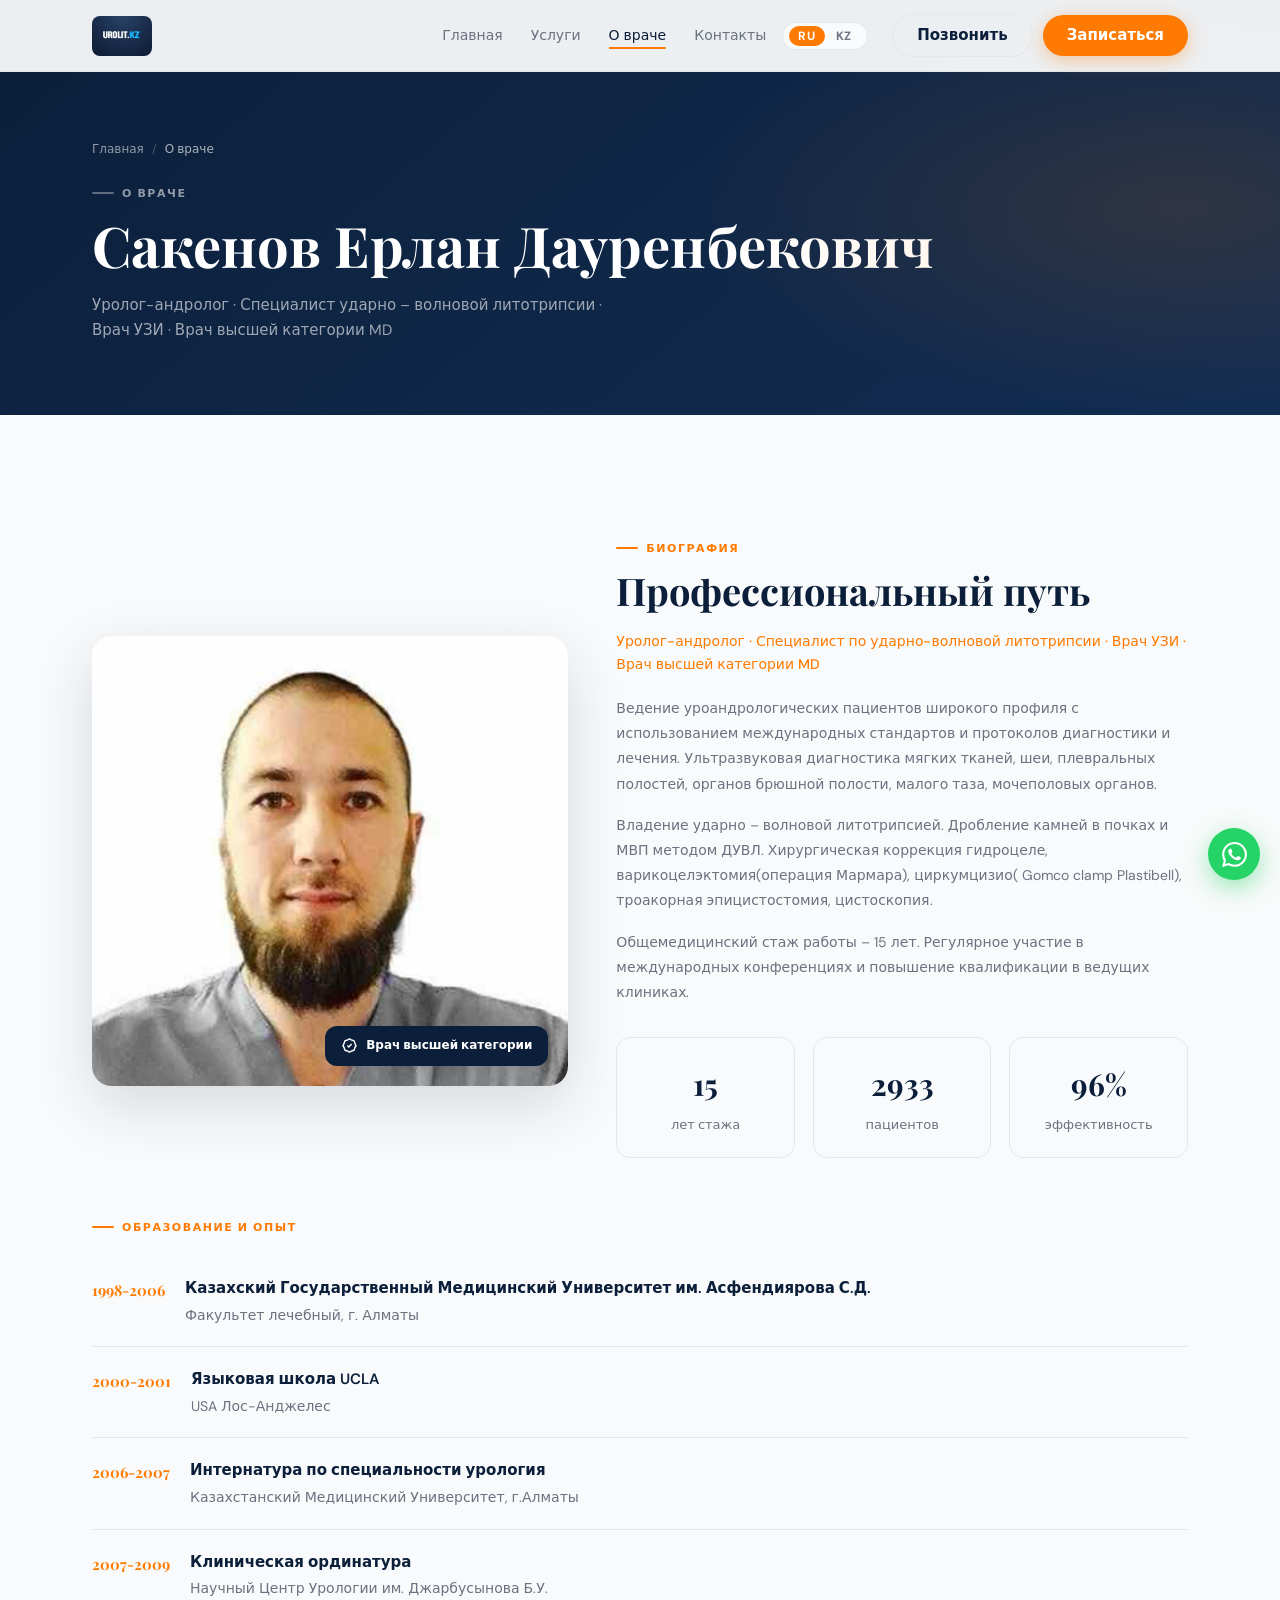
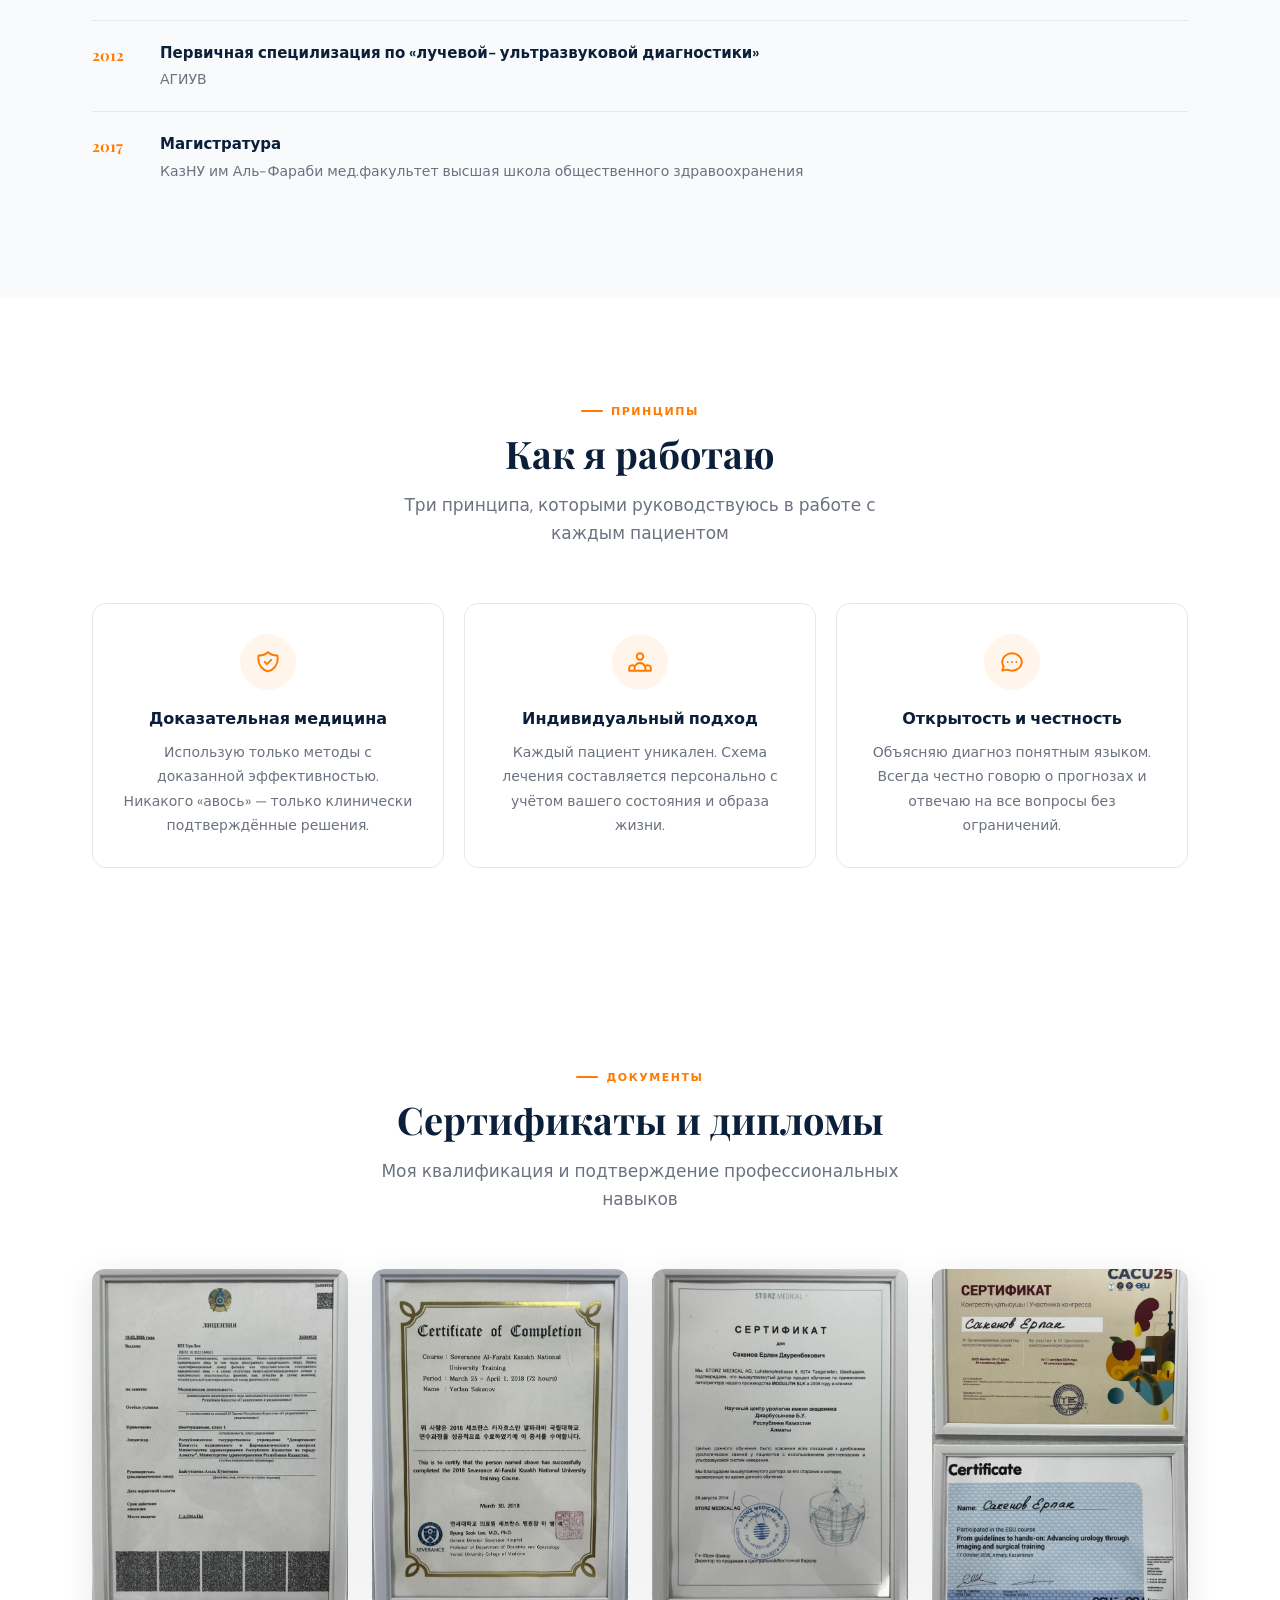
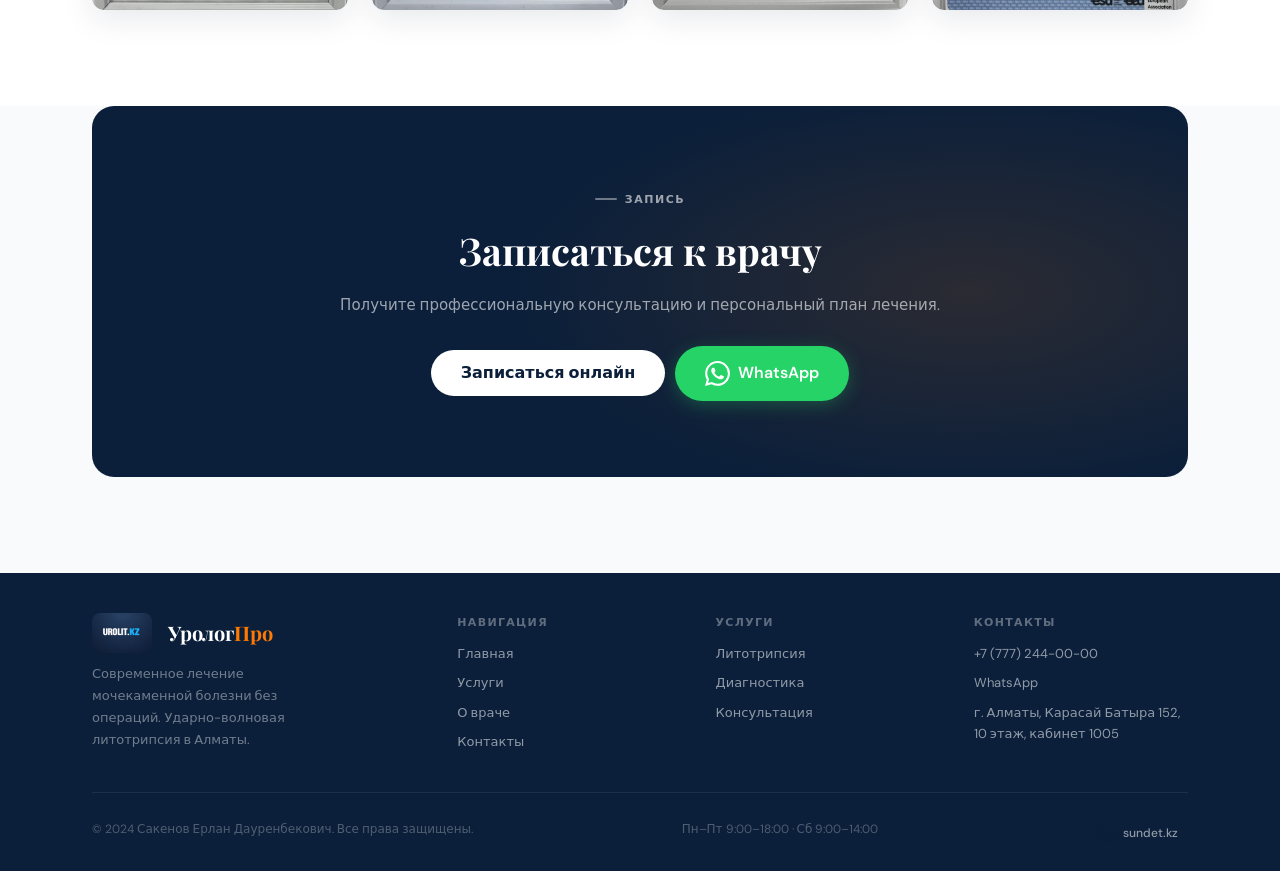
==== commit b6bbbe4a: "Update" ====
--- a/about.html
+++ b/about.html
@@ -82,7 +82,7 @@
       <a href="contacts.html" data-lang="nav.contacts">Контакты</a>
     </nav>
     <div class="hdr-btns">
-      <a href="tel:+77001234567" class="btn btn-gh" data-lang="nav.call">Позвонить</a>
+      <a href="tel:+77772440000" class="btn btn-gh" data-lang="nav.call">Позвонить</a>
       <a href="contacts.html" class="btn btn-or" data-lang="nav.book">Записаться</a>
     </div>
     <button class="brg" id="brg" aria-label="Меню"><span></span><span></span><span></span></button>
@@ -115,8 +115,8 @@
         <p data-lang="ab.p3">Общемедицинский стаж работы – 15 лет. Регулярное участие в международных конференциях и повышение квалификации в ведущих клиниках.</p>
         
         <div class="ab-stats">
-          <div class="ab-stat"><div class="ab-stat-n" data-c="15">15+</div><div class="ab-stat-l" data-lang="ab.stat1.label">лет стажа</div></div>
-          <div class="ab-stat"><div class="ab-stat-n" data-c="5000">5000+</div><div class="ab-stat-l" data-lang="ab.stat2.label">пациентов</div></div>
+          <div class="ab-stat"><div class="ab-stat-n" data-c="15">15</div><div class="ab-stat-l" data-lang="ab.stat1.label">лет стажа</div></div>
+          <div class="ab-stat"><div class="ab-stat-n" data-c="5000">3003</div><div class="ab-stat-l" data-lang="ab.stat2.label">пациентов</div></div>
           <div class="ab-stat"><div class="ab-stat-n" data-c="98">98%</div><div class="ab-stat-l" data-lang="ab.stat3.label">эффективность</div></div>
         </div>
       </div>
